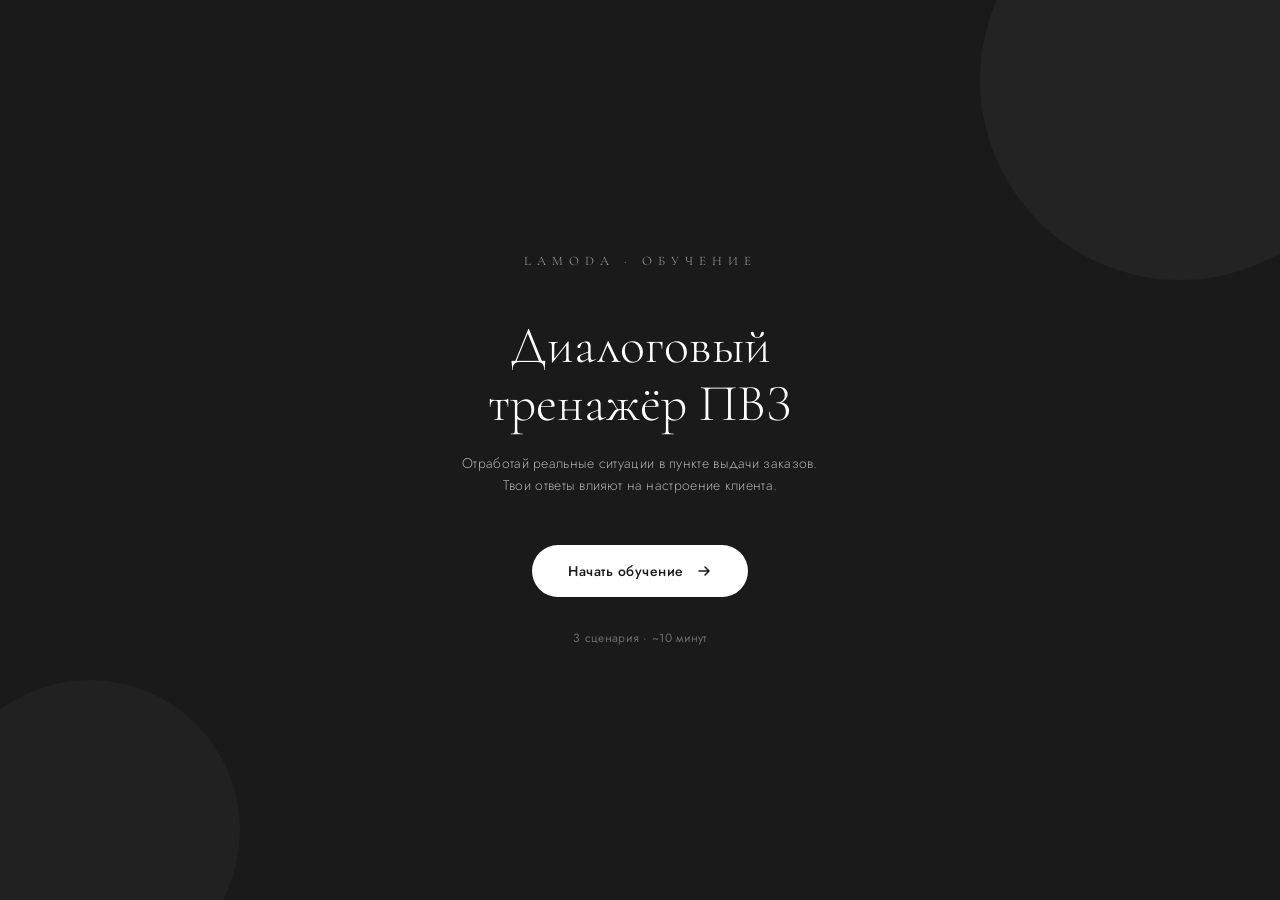
==== index2.html @ b4cdc9a4 "Rename index2 to index2.html" ====
<!DOCTYPE html>
<html lang="ru">
<head>
<meta charset="UTF-8">
<meta name="viewport" content="width=device-width, initial-scale=1.0">
<title>Lamoda — Диалоговый тренажёр ПВЗ</title>
<link rel="preconnect" href="https://fonts.googleapis.com">
<link href="https://fonts.googleapis.com/css2?family=Cormorant+Garamond:wght@300;400;600&family=Jost:wght@300;400;500&display=swap" rel="stylesheet">
<style>
  :root {
    --bg: #F7F5F2;
    --surface: #FFFFFF;
    --surface2: #F0EDE8;
    --border: #E2DDD7;
    --text-primary: #1A1A1A;
    --text-secondary: #6B6560;
    --text-muted: #A09890;
    --accent: #1A1A1A;
    --accent-soft: #2D2D2D;
    --good: #3D7A5C;
    --good-bg: #EBF4EF;
    --bad: #B5412B;
    --bad-bg: #FAECE9;
    --neutral: #6B6560;
    --mood-fill: #3D7A5C;
    --shadow: 0 4px 24px rgba(0,0,0,0.07);
    --shadow-hover: 0 8px 32px rgba(0,0,0,0.12);
    --radius: 16px;
    --radius-sm: 10px;
  }
  *, *::before, *::after { box-sizing: border-box; margin: 0; padding: 0; }

  body {
    font-family: 'Jost', sans-serif;
    background: var(--bg);
    color: var(--text-primary);
    min-height: 100vh;
    display: flex;
    flex-direction: column;
    align-items: center;
    justify-content: flex-start;
    padding: 0;
    overflow-x: hidden;
  }

  /* ── SCREENS ── */
  .screen { display: none; width: 100%; min-height: 100vh; flex-direction: column; align-items: center; }
  .screen.active { display: flex; }

  /* ── INTRO ── */
  #intro {
    background: var(--accent);
    color: #fff;
    justify-content: center;
    padding: 40px 24px;
    position: relative;
    overflow: hidden;
  }
  #intro::before {
    content: '';
    position: absolute;
    top: -120px; right: -100px;
    width: 400px; height: 400px;
    border-radius: 50%;
    background: rgba(255,255,255,0.04);
  }
  #intro::after {
    content: '';
    position: absolute;
    bottom: -80px; left: -60px;
    width: 300px; height: 300px;
    border-radius: 50%;
    background: rgba(255,255,255,0.03);
  }
  .intro-inner {
    max-width: 480px;
    width: 100%;
    text-align: center;
    position: relative;
    z-index: 1;
    animation: fadeUp .7s ease both;
  }
  .brand-logo {
    font-family: 'Cormorant Garamond', serif;
    font-weight: 300;
    font-size: 13px;
    letter-spacing: 6px;
    text-transform: uppercase;
    opacity: .6;
    margin-bottom: 48px;
  }
  .intro-title {
    font-family: 'Cormorant Garamond', serif;
    font-weight: 300;
    font-size: clamp(32px, 8vw, 52px);
    line-height: 1.1;
    margin-bottom: 20px;
  }
  .intro-subtitle {
    font-size: 14px;
    font-weight: 300;
    opacity: .65;
    line-height: 1.6;
    margin-bottom: 48px;
    letter-spacing: .3px;
  }
  .btn-start {
    display: inline-flex;
    align-items: center;
    gap: 12px;
    background: #fff;
    color: var(--accent);
    border: none;
    padding: 16px 36px;
    border-radius: 50px;
    font-family: 'Jost', sans-serif;
    font-size: 14px;
    font-weight: 500;
    letter-spacing: .5px;
    cursor: pointer;
    transition: transform .2s, box-shadow .2s;
  }
  .btn-start:hover { transform: translateY(-2px); box-shadow: 0 8px 32px rgba(255,255,255,0.15); }
  .btn-start svg { transition: transform .2s; }
  .btn-start:hover svg { transform: translateX(4px); }
  .intro-note {
    margin-top: 32px;
    font-size: 12px;
    opacity: .35;
    letter-spacing: .3px;
  }

  /* ── SELECTOR ── */
  #selector {
    background: var(--bg);
    padding: 40px 20px 60px;
    justify-content: flex-start;
  }
  .selector-header {
    width: 100%;
    max-width: 560px;
    margin-bottom: 32px;
    animation: fadeUp .5s ease both;
  }
  .back-btn {
    display: inline-flex; align-items: center; gap: 8px;
    font-size: 12px; color: var(--text-muted); letter-spacing: .5px;
    background: none; border: none; cursor: pointer;
    font-family: 'Jost', sans-serif;
    padding: 0; margin-bottom: 24px;
    transition: color .2s;
  }
  .back-btn:hover { color: var(--text-primary); }
  .selector-title {
    font-family: 'Cormorant Garamond', serif;
    font-size: 30px; font-weight: 300;
    line-height: 1.2;
    margin-bottom: 6px;
  }
  .selector-sub { font-size: 13px; color: var(--text-muted); font-weight: 300; }
  .scenario-grid {
    width: 100%; max-width: 560px;
    display: flex; flex-direction: column; gap: 12px;
  }
  .scenario-card {
    background: var(--surface);
    border: 1px solid var(--border);
    border-radius: var(--radius);
    padding: 20px 22px;
    cursor: pointer;
    display: flex; align-items: center; gap: 16px;
    transition: border-color .2s, box-shadow .2s, transform .15s;
    animation: fadeUp .5s ease both;
  }
  .scenario-card:hover { border-color: var(--accent); box-shadow: var(--shadow); transform: translateY(-2px); }
  .sc-icon {
    width: 44px; height: 44px; border-radius: 12px;
    background: var(--surface2);
    display: flex; align-items: center; justify-content: center;
    flex-shrink: 0; font-size: 20px;
  }
  .sc-info { flex: 1; }
  .sc-title { font-size: 14px; font-weight: 500; margin-bottom: 3px; }
  .sc-desc { font-size: 12px; color: var(--text-muted); line-height: 1.5; }
  .sc-diff {
    font-size: 11px; font-weight: 500; letter-spacing: .5px;
    padding: 4px 10px; border-radius: 20px;
    flex-shrink: 0;
  }
  .diff-easy { background: #EBF4EF; color: var(--good); }
  .diff-med { background: #FEF3E8; color: #B57A2B; }
  .diff-hard { background: var(--bad-bg); color: var(--bad); }

  /* ── GAME ── */
  #game {
    background: var(--bg);
    padding: 0;
    justify-content: flex-start;
    align-items: stretch;
  }
  .game-header {
    background: var(--surface);
    border-bottom: 1px solid var(--border);
    padding: 14px 20px;
    display: flex;
    align-items: center;
    gap: 16px;
    position: sticky; top: 0; z-index: 10;
  }
  .game-title-sm {
    flex: 1;
    font-size: 13px; font-weight: 500;
    white-space: nowrap; overflow: hidden; text-overflow: ellipsis;
  }
  .progress-wrap { display: flex; align-items: center; gap: 10px; }
  .progress-label { font-size: 11px; color: var(--text-muted); white-space: nowrap; }

  /* Mood bar */
  .mood-section {
    background: var(--surface);
    border-bottom: 1px solid var(--border);
    padding: 12px 20px;
    display: flex; align-items: center; gap: 12px;
  }
  .mood-icon { font-size: 22px; transition: all .4s; flex-shrink: 0; }
  .mood-bar-wrap { flex: 1; }
  .mood-bar-label { font-size: 11px; color: var(--text-muted); margin-bottom: 5px; display: flex; justify-content: space-between; }
  .mood-bar-track { height: 6px; background: var(--surface2); border-radius: 10px; overflow: hidden; }
  .mood-bar-fill { height: 100%; border-radius: 10px; transition: width .6s cubic-bezier(.4,0,.2,1), background-color .6s; }
  .mood-score { font-size: 14px; font-weight: 500; min-width: 28px; text-align: right; }

  /* Scene */
  .scene-wrap { padding: 20px; max-width: 640px; margin: 0 auto; width: 100%; }
  
  /* Scenario step indicator */
  .step-indicator {
    display: flex; gap: 6px; margin-bottom: 20px;
  }
  .step-dot {
    height: 3px; flex: 1; border-radius: 10px;
    background: var(--border);
    transition: background .4s;
  }
  .step-dot.done { background: var(--accent); }
  .step-dot.active { background: var(--accent); opacity: .5; }

  /* Character bubble */
  .char-section { display: flex; align-items: flex-end; gap: 14px; margin-bottom: 22px; }
  .char-avatar {
    width: 52px; height: 68px; border-radius: 14px;
    flex-shrink: 0; position: relative; overflow: hidden;
    box-shadow: 0 4px 16px rgba(0,0,0,0.1);
  }
  .char-avatar svg { width: 100%; height: 100%; }
  .bubble {
    background: var(--surface);
    border: 1px solid var(--border);
    border-radius: 16px 16px 16px 4px;
    padding: 14px 16px;
    flex: 1;
    box-shadow: var(--shadow);
    position: relative;
  }
  .bubble-name { font-size: 11px; font-weight: 500; letter-spacing: .5px; color: var(--text-muted); margin-bottom: 6px; text-transform: uppercase; }
  .bubble-text { font-size: 14px; line-height: 1.6; color: var(--text-primary); }
  .bubble-emotion {
    display: inline-flex; align-items: center; gap: 5px;
    margin-top: 10px; font-size: 11px; color: var(--text-muted);
    background: var(--surface2); padding: 3px 10px; border-radius: 20px;
  }

  /* Choices */
  .choices-label { font-size: 12px; font-weight: 500; letter-spacing: .5px; color: var(--text-muted); text-transform: uppercase; margin-bottom: 12px; }
  .choices { display: flex; flex-direction: column; gap: 10px; }
  .choice-btn {
    background: var(--surface);
    border: 1.5px solid var(--border);
    border-radius: var(--radius-sm);
    padding: 14px 16px;
    text-align: left;
    cursor: pointer;
    font-family: 'Jost', sans-serif;
    font-size: 13.5px;
    line-height: 1.5;
    color: var(--text-primary);
    transition: border-color .2s, background .2s, transform .15s, box-shadow .2s;
    position: relative;
    overflow: hidden;
  }
  .choice-btn:hover:not(:disabled) {
    border-color: var(--accent);
    background: var(--surface2);
    transform: translateY(-1px);
    box-shadow: var(--shadow);
  }
  .choice-btn:disabled { cursor: default; }
  .choice-btn.selected-good {
    border-color: var(--good);
    background: var(--good-bg);
    color: var(--good);
  }
  .choice-btn.selected-bad {
    border-color: var(--bad);
    background: var(--bad-bg);
    color: var(--bad);
  }
  .choice-btn.revealed-good {
    border-color: var(--good);
    background: var(--good-bg);
    color: var(--good);
    opacity: .6;
  }
  .choice-badge {
    display: inline-flex; align-items: center; gap: 4px;
    font-size: 11px; font-weight: 500;
    margin-top: 6px; padding: 2px 8px; border-radius: 20px;
  }
  .badge-good { background: rgba(61,122,92,.12); color: var(--good); }
  .badge-bad { background: rgba(181,65,43,.12); color: var(--bad); }

  /* Feedback */
  .feedback-card {
    border-radius: var(--radius-sm);
    padding: 14px 16px;
    margin-top: 16px;
    font-size: 13px;
    line-height: 1.6;
    animation: fadeUp .3s ease both;
    display: none;
  }
  .feedback-card.show { display: block; }
  .feedback-card.good { background: var(--good-bg); border: 1px solid rgba(61,122,92,.2); color: #2C5C42; }
  .feedback-card.bad { background: var(--bad-bg); border: 1px solid rgba(181,65,43,.2); color: #8B3120; }
  .feedback-title { font-weight: 500; margin-bottom: 4px; font-size: 12px; text-transform: uppercase; letter-spacing: .5px; }

  /* Next button */
  .btn-next {
    display: flex; align-items: center; justify-content: center; gap: 10px;
    width: 100%; margin-top: 20px;
    background: var(--accent); color: #fff;
    border: none; border-radius: var(--radius-sm);
    padding: 15px;
    font-family: 'Jost', sans-serif; font-size: 14px; font-weight: 500;
    cursor: pointer; letter-spacing: .3px;
    transition: background .2s, transform .15s;
    display: none;
  }
  .btn-next.show { display: flex; }
  .btn-next:hover { background: #333; transform: translateY(-1px); }

  /* ── RESULT ── */
  #result {
    background: var(--bg);
    padding: 40px 20px 60px;
    justify-content: center;
    align-items: center;
  }
  .result-inner {
    max-width: 480px; width: 100%; text-align: center;
    animation: fadeUp .6s ease both;
  }
  .result-emoji { font-size: 64px; margin-bottom: 24px; display: block; }
  .result-title {
    font-family: 'Cormorant Garamond', serif;
    font-size: 36px; font-weight: 300;
    margin-bottom: 12px; line-height: 1.2;
  }
  .result-desc { font-size: 14px; color: var(--text-secondary); line-height: 1.7; margin-bottom: 32px; }
  .result-score-card {
    background: var(--surface); border: 1px solid var(--border);
    border-radius: var(--radius); padding: 24px;
    margin-bottom: 28px;
    display: flex; flex-direction: column; gap: 16px;
  }
  .score-row { display: flex; justify-content: space-between; align-items: center; }
  .score-label { font-size: 13px; color: var(--text-muted); }
  .score-value { font-size: 14px; font-weight: 500; }
  .score-value.good { color: var(--good); }
  .score-value.bad { color: var(--bad); }
  .final-bar-wrap { background: var(--surface2); border-radius: 10px; height: 8px; overflow: hidden; }
  .final-bar-fill { height: 100%; border-radius: 10px; transition: width 1s cubic-bezier(.4,0,.2,1); }
  .result-btns { display: flex; flex-direction: column; gap: 10px; }
  .btn-retry {
    background: var(--accent); color: #fff; border: none;
    padding: 15px; border-radius: var(--radius-sm);
    font-family: 'Jost', sans-serif; font-size: 14px; font-weight: 500;
    cursor: pointer; transition: background .2s;
    letter-spacing: .3px;
  }
  .btn-retry:hover { background: #333; }
  .btn-menu {
    background: transparent; color: var(--text-secondary);
    border: 1.5px solid var(--border); padding: 14px;
    border-radius: var(--radius-sm);
    font-family: 'Jost', sans-serif; font-size: 14px;
    cursor: pointer; transition: border-color .2s, color .2s;
    letter-spacing: .3px;
  }
  .btn-menu:hover { border-color: var(--accent); color: var(--text-primary); }

  /* ── ANIMATIONS ── */
  @keyframes fadeUp {
    from { opacity: 0; transform: translateY(16px); }
    to { opacity: 1; transform: translateY(0); }
  }
  @keyframes shake {
    0%,100% { transform: translateX(0); }
    25% { transform: translateX(-6px); }
    75% { transform: translateX(6px); }
  }
  .shake { animation: shake .3s ease; }
  @keyframes pulse-good {
    0% { box-shadow: 0 0 0 0 rgba(61,122,92,.3); }
    70% { box-shadow: 0 0 0 10px rgba(61,122,92,0); }
    100% { box-shadow: 0 0 0 0 rgba(61,122,92,0); }
  }
  .pulse-good { animation: pulse-good .6s ease; }

  /* Typing indicator */
  .typing { display: flex; gap: 4px; align-items: center; padding: 4px 0; }
  .typing span {
    width: 6px; height: 6px; border-radius: 50%;
    background: var(--text-muted); animation: bounce .8s infinite;
  }
  .typing span:nth-child(2) { animation-delay: .15s; }
  .typing span:nth-child(3) { animation-delay: .3s; }
  @keyframes bounce {
    0%,80%,100% { transform: translateY(0); opacity: .4; }
    40% { transform: translateY(-5px); opacity: 1; }
  }

  /* Scrollbar */
  ::-webkit-scrollbar { width: 4px; }
  ::-webkit-scrollbar-track { background: transparent; }
  ::-webkit-scrollbar-thumb { background: var(--border); border-radius: 4px; }
</style>
</head>
<body>

<!-- ══════════ INTRO ══════════ -->
<div id="intro" class="screen active">
  <div class="intro-inner">
    <div class="brand-logo">Lamoda · Обучение</div>
    <h1 class="intro-title">Диалоговый<br>тренажёр ПВЗ</h1>
    <p class="intro-subtitle">Отработай реальные ситуации в пункте выдачи заказов.<br>Твои ответы влияют на настроение клиента.</p>
    <button class="btn-start" onclick="showSelector()">
      Начать обучение
      <svg width="16" height="16" viewBox="0 0 16 16" fill="none"><path d="M3 8h10M9 4l4 4-4 4" stroke="currentColor" stroke-width="1.5" stroke-linecap="round" stroke-linejoin="round"/></svg>
    </button>
    <p class="intro-note">3 сценария · ~10 минут</p>
  </div>
</div>

<!-- ══════════ SELECTOR ══════════ -->
<div id="selector" class="screen">
  <div class="selector-header">
    <button class="back-btn" onclick="showIntro()">
      ← Назад
    </button>
    <h2 class="selector-title">Выбери сценарий</h2>
    <p class="selector-sub">Каждый случай — реальная ситуация из практики ПВЗ</p>
  </div>
  <div class="scenario-grid">
    <div class="scenario-card" onclick="startScenario(0)" style="animation-delay:.05s">
      <div class="sc-icon">📦</div>
      <div class="sc-info">
        <div class="sc-title">Бракованный товар</div>
        <div class="sc-desc">Клиент обнаружил дефект при получении заказа</div>
      </div>
      <span class="sc-diff diff-easy">Базовый</span>
    </div>
    <div class="scenario-card" onclick="startScenario(1)" style="animation-delay:.1s">
      <div class="sc-icon">💳</div>
      <div class="sc-info">
        <div class="sc-title">Платная доставка</div>
        <div class="sc-desc">Клиент недоволен списанием за доставку</div>
      </div>
      <span class="sc-diff diff-med">Средний</span>
    </div>
    <div class="scenario-card" onclick="startScenario(2)" style="animation-delay:.15s">
      <div class="sc-icon">🔄</div>
      <div class="sc-info">
        <div class="sc-title">Очередь в час-пик</div>
        <div class="sc-desc">Большая очередь, клиент нервничает и требует внимания</div>
      </div>
      <span class="sc-diff diff-hard">Сложный</span>
    </div>
  </div>
</div>

<!-- ══════════ GAME ══════════ -->
<div id="game" class="screen">
  <div class="game-header">
    <button class="back-btn" onclick="showSelector()" style="margin-bottom:0">← Меню</button>
    <div class="game-title-sm" id="game-title-sm">Сценарий</div>
    <div class="progress-wrap">
      <span class="progress-label" id="progress-label">1 / 4</span>
    </div>
  </div>

  <div class="mood-section">
    <div class="mood-icon" id="mood-icon">😐</div>
    <div class="mood-bar-wrap">
      <div class="mood-bar-label">
        <span>Настроение клиента</span>
        <span id="mood-text">Нейтральное</span>
      </div>
      <div class="mood-bar-track">
        <div class="mood-bar-fill" id="mood-bar" style="width:60%;background:var(--neutral)"></div>
      </div>
    </div>
    <div class="mood-score" id="mood-score">60</div>
  </div>

  <div class="scene-wrap">
    <div class="step-indicator" id="step-indicator"></div>

    <div class="char-section">
      <div class="char-avatar" id="char-avatar">
        <!-- SVG avatar injected by JS -->
      </div>
      <div class="bubble">
        <div class="bubble-name" id="bubble-name">Клиент</div>
        <div class="bubble-text" id="bubble-text">
          <div class="typing"><span></span><span></span><span></span></div>
        </div>
        <div class="bubble-emotion" id="bubble-emotion" style="display:none">
          <span id="emotion-icon">😐</span>
          <span id="emotion-label">Нейтрально</span>
        </div>
      </div>
    </div>

    <div class="choices-label">Ваш ответ</div>
    <div class="choices" id="choices"></div>

    <div class="feedback-card" id="feedback-card">
      <div class="feedback-title" id="feedback-title"></div>
      <div id="feedback-text"></div>
    </div>

    <button class="btn-next" id="btn-next" onclick="nextStep()">
      Продолжить
      <svg width="14" height="14" viewBox="0 0 16 16" fill="none"><path d="M3 8h10M9 4l4 4-4 4" stroke="currentColor" stroke-width="1.5" stroke-linecap="round" stroke-linejoin="round"/></svg>
    </button>
  </div>
</div>

<!-- ══════════ RESULT ══════════ -->
<div id="result" class="screen">
  <div class="result-inner">
    <span class="result-emoji" id="result-emoji">🎉</span>
    <h2 class="result-title" id="result-title">Отличная работа!</h2>
    <p class="result-desc" id="result-desc">Клиент остался доволен обслуживанием.</p>

    <div class="result-score-card">
      <div class="score-row">
        <span class="score-label">Итоговый балл клиента</span>
        <span class="score-value" id="final-score">—</span>
      </div>
      <div class="final-bar-wrap">
        <div class="final-bar-fill" id="final-bar" style="width:0%"></div>
      </div>
      <div class="score-row">
        <span class="score-label">Правильных ответов</span>
        <span class="score-value" id="correct-count">—</span>
      </div>
      <div class="score-row">
        <span class="score-label">Ошибок</span>
        <span class="score-value" id="wrong-count">—</span>
      </div>
    </div>

    <div class="result-btns">
      <button class="btn-retry" onclick="retryScenario()">Попробовать снова</button>
      <button class="btn-menu" onclick="showSelector()">Другой сценарий</button>
    </div>
  </div>
</div>

<script>
// ══════════════════════════════════════════
//  DATA — SCENARIOS
// ══════════════════════════════════════════
const scenarios = [
  // ─────────── 0: БРАКОВАННЫЙ ТОВАР ───────────
  {
    id: 0,
    title: 'Бракованный товар',
    clientName: 'Анна',
    clientType: 'woman',
    steps: [
      {
        clientText: 'Здравствуйте. Я получила заказ — куртку, но на ней явный дефект: молния сбоку не застёгивается. Это просто ужас какой-то!',
        emotion: { icon: '😤', label: 'Раздражена', moodDelta: 0 },
        choices: [
          {
            text: 'Сожалею, что в вашем заказе оказался товар с дефектом. Этот товар не будет учитываться в проценте выкупа. Если вещь актуальна, мы можем оформить перезаказ.',
            correct: true,
            moodDelta: +18,
            badge: '+18 к настроению',
            feedback: 'Правильно! Вы принесли извинения, сообщили о защите по проценту выкупа и предложили конкретное решение — перезаказ. Именно так прописано в стандартах ПВЗ.',
          },
          {
            text: 'Ну, бывает. Напишите в поддержку, они разберутся.',
            correct: false,
            moodDelta: -20,
            badge: '-20 к настроению',
            feedback: 'Ошибка. Перекладывание ответственности на службу поддержки и равнодушный тон резко снижают доверие клиента. Сотрудник ПВЗ обязан лично предложить решение.',
          },
          {
            text: 'Может, вы сами сломали? При нас всё было нормально.',
            correct: false,
            moodDelta: -30,
            badge: '-30 к настроению',
            feedback: 'Серьёзная ошибка. Обвинять клиента в поломке — грубейшее нарушение стандартов сервиса и прямой путь к конфликту и жалобе.',
          },
          {
            text: 'Понимаю ваше расстройство. Давайте оформим перезаказ, и дефектный товар не повлияет на ваш процент выкупа.',
            correct: true,
            moodDelta: +20,
            badge: '+20 к настроению',
            feedback: 'Отлично! Вы проявили эмпатию, предложили решение и сразу успокоили клиента насчёт процента выкупа.',
          },
        ]
      },
      {
        clientText: 'Хорошо, с перезаказом понятно. Но я хотела бы убедиться, что это не подделка — может, Lamoda просто торгует некачественным товаром?',
        emotion: { icon: '🤨', label: 'Сомневается', moodDelta: -5 },
        choices: [
          {
            text: 'Мы сотрудничаем только с проверенными поставщиками и напрямую с производителями. Если есть сомнения — можете сфотографировать товар и отправить в службу поддержки, они проверят у поставщика.',
            correct: true,
            moodDelta: +15,
            badge: '+15 к настроению',
            feedback: 'Верно! Вы процитировали официальную позицию о поставщиках и предложили клиенту конкретный способ проверки подлинности.',
          },
          {
            text: 'Ничего не могу сказать насчёт качества, это не ко мне.',
            correct: false,
            moodDelta: -15,
            badge: '-15 к настроению',
            feedback: 'Уход от ответа усиливает сомнения клиента. Сотрудник должен уверенно защищать репутацию бренда, используя стандартные формулировки.',
          },
          {
            text: 'Lamoda — крупный маркетплейс, подделки исключены. Не переживайте.',
            correct: false,
            moodDelta: -8,
            badge: '-8 к настроению',
            feedback: 'Слишком категоричный ответ без конкретики. «Не переживайте» звучит пренебрежительно. Лучше предложить реальный способ проверки.',
          },
        ]
      },
      {
        clientText: 'Понятно, спасибо. Значит, перезаказ — и всё бесплатно, доставка тоже?',
        emotion: { icon: '🙂', label: 'Успокаивается', moodDelta: +5 },
        choices: [
          {
            text: 'Да, перезаказ оформляется через приложение Lamoda. Коллеги из поддержки также могут помочь восстановить скидку, если она была применена к первоначальному заказу.',
            correct: true,
            moodDelta: +15,
            badge: '+15 к настроению',
            feedback: 'Отлично! Полная информация о восстановлении скидки — приятный бонус для клиента, который по стандартам нужно упоминать.',
          },
          {
            text: 'Насчёт скидки не знаю, уточняйте сами в приложении.',
            correct: false,
            moodDelta: -10,
            badge: '-10 к настроению',
            feedback: 'Неполный ответ. По стандарту, при перезаказе сотрудник должен сообщить о возможности восстановления скидки — это важная часть клиентского опыта.',
          },
          {
            text: 'Перезаказ — да, но доставка может быть платной, зависит от вашего статуса.',
            correct: false,
            moodDelta: -5,
            badge: '-5 к настроению',
            feedback: 'Не совсем точно. Стандарт предполагает уточнение всех условий и предложение обратиться в поддержку для восстановления всех бонусов по первоначальному заказу.',
          },
        ]
      },
      {
        clientText: 'Окей. А если снова придёт с дефектом — что тогда? Третий раз приходить?',
        emotion: { icon: '😕', label: 'Беспокоится', moodDelta: -8 },
        choices: [
          {
            text: 'Понимаю ваше беспокойство. Если при следующей доставке будет повторная проблема — мы снова оформим перезаказ, и товар опять не будет учитываться в выкупе. Вы ничего не потеряете.',
            correct: true,
            moodDelta: +20,
            badge: '+20 к настроению',
            feedback: 'Превосходно! Вы развеяли страх клиента, показали что система защищает его интересы, и завершили диалог на позитивной ноте.',
          },
          {
            text: 'Ну, надеемся, что такого не повторится.',
            correct: false,
            moodDelta: -5,
            badge: '-5 к настроению',
            feedback: 'Расплывчатый ответ без конкретных гарантий. Клиент хочет уверенности, а не надежды. Нужно чётко объяснить механизм защиты.',
          },
          {
            text: 'Это уже третий раз — надо написать жалобу на поставщика в поддержку.',
            correct: false,
            moodDelta: 0,
            badge: '0 к настроению',
            feedback: 'Переключение на жалобу уместно как дополнение, но без основного ответа о защите выкупа клиент остаётся тревожным. Сначала — успокоить, потом — жалоба.',
          },
        ]
      },
    ]
  },

  // ─────────── 1: ПЛАТНАЯ ДОСТАВКА ───────────
  {
    id: 1,
    title: 'Платная доставка',
    clientName: 'Игорь',
    clientType: 'man',
    steps: [
      {
        clientText: 'Стоп, при оформлении мне пришёл чек с доставкой 249 рублей! Я такого не ожидал — нигде не было написано, что доставка платная!',
        emotion: { icon: '😠', label: 'Возмущён', moodDelta: 0 },
        choices: [
          {
            text: 'Понимаю ваше удивление. При оформлении заказа в корзине всегда отображается стоимость доставки. Подтверждая заказ, вы соглашаетесь с условиями — стоимость рассчитывается индивидуально и зависит от региона и статуса в программе лояльности.',
            correct: true,
            moodDelta: +12,
            badge: '+12 к настроению',
            feedback: 'Правильно. Вы спокойно сослались на оферту и объяснили механизм расчёта доставки — именно так прописано в стандартах.',
          },
          {
            text: 'Всегда платно, ничего не могу сделать. Это политика компании.',
            correct: false,
            moodDelta: -18,
            badge: '-18 к настроению',
            feedback: 'Ошибка. Сухая отсылка к «политике» без объяснения воспринимается как отписка. Клиент чувствует себя обманутым.',
          },
          {
            text: 'Значит, плохо читали при заказе. Там всё написано.',
            correct: false,
            moodDelta: -25,
            badge: '-25 к настроению',
            feedback: 'Грубейшая ошибка. Обвинять клиента в невнимательности категорически запрещено стандартами сервиса. Это конфликт.',
          },
          {
            text: 'Сожалею, что это стало неожиданностью. Доставка станет бесплатной, если выкупить заказ на сумму от установленного порога. Также предоплата заказа всегда делает доставку бесплатной.',
            correct: true,
            moodDelta: +18,
            badge: '+18 к настроению',
            feedback: 'Отлично! Вы не только объяснили ситуацию, но и сразу предложили два способа получить бесплатную доставку в будущем.',
          },
        ]
      },
      {
        clientText: 'Ладно, допустим. Но 249 рублей — это же много! Может, можно вернуть эту сумму?',
        emotion: { icon: '🙁', label: 'Недоволен', moodDelta: -5 },
        choices: [
          {
            text: 'К сожалению, стоимость доставки не возвращается — это прописано в условиях оферты, с которыми вы согласились при заказе. Но в следующий раз вы можете использовать предоплату для бесплатной доставки.',
            correct: true,
            moodDelta: +10,
            badge: '+10 к настроению',
            feedback: 'Верно. Чёткий, честный ответ со ссылкой на договор и конструктивным советом на будущее — правильная позиция сотрудника.',
          },
          {
            text: 'Нет, ничего не вернём.',
            correct: false,
            moodDelta: -15,
            badge: '-15 к настроению',
            feedback: 'Слишком категорично и без объяснения причин. Клиент заслуживает понимания ситуации, а не короткого отказа.',
          },
          {
            text: 'Позвоните в колл-центр, они могут что-то сделать.',
            correct: false,
            moodDelta: -8,
            badge: '-8 к настроению',
            feedback: 'Перекладывание без объяснения. Если возврат доставки невозможен — нужно сказать об этом прямо и объяснить почему, а не отправлять куда-то.',
          },
        ]
      },
      {
        clientText: 'Понял. А как вообще стать участником программы лояльности, чтобы доставка стала бесплатной?',
        emotion: { icon: '🤔', label: 'Заинтересован', moodDelta: +5 },
        choices: [
          {
            text: 'Программа лояльности активируется автоматически при регистрации. Чем выше ваш процент выкупа, тем лучше условия доставки. Актуальные пороги и условия можно посмотреть в приложении или на сайте Lamoda.',
            correct: true,
            moodDelta: +18,
            badge: '+18 к настроению',
            feedback: 'Отлично! Вы превратили конфликт в полезную консультацию. Клиент уходит с конкретной информацией и позитивным впечатлением.',
          },
          {
            text: 'Не знаю точно, лучше в приложении посмотрите.',
            correct: false,
            moodDelta: -5,
            badge: '-5 к настроению',
            feedback: 'Уход от ответа. Сотрудник ПВЗ должен владеть базовой информацией о программе лояльности — это напрямую влияет на удовлетворённость клиента.',
          },
          {
            text: 'Просто покупайте больше и выкупайте заказы, тогда всё будет бесплатно.',
            correct: false,
            moodDelta: +3,
            badge: '+3 к настроению',
            feedback: 'Примерно правильно по смыслу, но слишком неформально и без деталей. Правильная формулировка важна для профессионального образа сотрудника.',
          },
        ]
      },
    ]
  },

  // ─────────── 2: ОЧЕРЕДЬ В ЧАС-ПИК ───────────
  {
    id: 2,
    title: 'Очередь в час-пик',
    clientName: 'Светлана',
    clientType: 'woman2',
    steps: [
      {
        clientText: 'Почему такая огромная очередь?! Я уже 20 минут жду! Вы не можете нормально организовать работу?',
        emotion: { icon: '😡', label: 'Очень раздражена', moodDelta: 0 },
        choices: [
          {
            text: 'Здравствуйте, понимаю ваше нетерпение. Сейчас у нас небольшая очередь — ожидание примерно 6 минут. Пожалуйста, подготовьте штрихкод заказа, чтобы я смогла обслужить вас максимально быстро.',
            correct: true,
            moodDelta: +15,
            badge: '+15 к настроению',
            feedback: 'Отлично! Вы поздоровались, проявили эмпатию, назвали точное время ожидания и дали конкретное действие — всё по стандарту для часа-пик.',
          },
          {
            text: 'У всех очередь, ждите как все.',
            correct: false,
            moodDelta: -22,
            badge: '-22 к настроению',
            feedback: 'Грубый ответ, который заденет не только эту клиентку, но и всю очередь. Недопустимо в стандартах ПВЗ.',
          },
          {
            text: 'Извините, ничего не могу поделать.',
            correct: false,
            moodDelta: -10,
            badge: '-10 к настроению',
            feedback: 'Пассивный ответ без полезной информации. Клиент не получил ни объяснения, ни способа ускорить процесс.',
          },
          {
            text: 'Приношу извинения за ожидание. Обратите внимание: мы чередуем выдачу и возврат, чтобы все успели получить заказ. Вам осталось примерно 4 минуты.',
            correct: true,
            moodDelta: +20,
            badge: '+20 к настроению',
            feedback: 'Превосходно! Объяснение системы чередования выдачи и возврата помогает клиентам понять логику очереди и снижает напряжение.',
          },
        ]
      },
      {
        clientText: 'Ладно. Но вот тот мужчина подошёл позже меня, а его обслуживают первым! Это нечестно!',
        emotion: { icon: '😤', label: 'Возмущена несправедливостью', moodDelta: -10 },
        choices: [
          {
            text: 'Обратите внимание: мы чередуем выдачу новых заказов и возврат после примерки — так все успевают получить заказ и сдать неподошедшие вещи в разумное время. Это часть нашего процесса, не нарушение очерёдности.',
            correct: true,
            moodDelta: +18,
            badge: '+18 к настроению',
            feedback: 'Правильно! Стандартная формулировка о чередовании выдачи и возвратов снимает ощущение несправедливости и даёт логичное объяснение.',
          },
          {
            text: 'Он пришёл раньше, я точно помню.',
            correct: false,
            moodDelta: -15,
            badge: '-15 к настроению',
            feedback: 'Спорить с клиентом о фактах — плохая тактика. Нужно объяснить систему работы, а не доказывать свою правоту.',
          },
          {
            text: 'Это просто такая система, я ничего не могу изменить.',
            correct: false,
            moodDelta: -8,
            badge: '-8 к настроению',
            feedback: 'Без объяснения «почему» клиент по-прежнему чувствует несправедливость. Нужно раскрыть логику чередования.',
          },
        ]
      },
      {
        clientText: 'Вы знаете, я очень устала после работы. Можно побыстрее?',
        emotion: { icon: '😔', label: 'Уставшая', moodDelta: +5 },
        choices: [
          {
            text: 'Конечно, понимаю. Подготовьте штрихкод в приложении или SMS — это значительно ускорит процесс, и я оформлю вас в течение пары минут.',
            correct: true,
            moodDelta: +20,
            badge: '+20 к настроению',
            feedback: 'Отличная работа! Эмпатия плюс конкретное действие для ускорения — именно такой подход превращает усталого раздражённого клиента в лояльного.',
          },
          {
            text: 'Все устали, у нас час-пик.',
            correct: false,
            moodDelta: -20,
            badge: '-20 к настроению',
            feedback: 'Грубо и бесполезно. Сравнение с другими клиентами никогда не работает — каждый человек воспринимает свои неудобства как уникальные.',
          },
          {
            text: 'Сделаю всё возможное, постараюсь.',
            correct: false,
            moodDelta: +5,
            badge: '+5 к настроению',
            feedback: 'Доброжелательно, но расплывчато. Без конкретного действия (подготовить штрихкод) это просто слова. Клиент не знает, чем помочь.',
          },
        ]
      },
      {
        clientText: 'Спасибо, наконец-то! А упаковать товар можете? Я несу подарок.',
        emotion: { icon: '🙂', label: 'Успокоилась', moodDelta: +5 },
        choices: [
          {
            text: 'Конечно, сейчас упакую. Приношу извинения, что не предложила сразу — в час-пик бывает, что упускаем этот шаг. Сейчас исправим.',
            correct: true,
            moodDelta: +18,
            badge: '+18 к настроению',
            feedback: 'Отлично! Вы извинились, объяснили причину и сразу устранили недочёт. По стандарту, упаковка всегда предлагается при выдаче.',
          },
          {
            text: 'Нет, сейчас очень занята, следующий клиент ждёт.',
            correct: false,
            moodDelta: -18,
            badge: '-18 к настроению',
            feedback: 'Категорически нет! Стандарт прямо указывает: в час-пик всё равно приносим извинения и упаковываем товар. Отказ здесь недопустим.',
          },
          {
            text: 'Да, но только быстро.',
            correct: false,
            moodDelta: 0,
            badge: '0 к настроению',
            feedback: 'Услуга оказана, но «только быстро» — не лучшая формулировка. Нужно принести извинения за то, что не предложили сразу, и сделать это с улыбкой.',
          },
        ]
      },
    ]
  }
];

// ══════════════════════════════════════════
//  STATE
// ══════════════════════════════════════════
let currentScenario = null;
let currentStep = 0;
let mood = 60;
let correctCount = 0;
let wrongCount = 0;
let answered = false;

// ══════════════════════════════════════════
//  SVG AVATARS
// ══════════════════════════════════════════
function getAvatar(type) {
  if (type === 'woman') return `
    <svg viewBox="0 0 52 68" xmlns="http://www.w3.org/2000/svg">
      <rect width="52" height="68" fill="#E8E2DB"/>
      <!-- body -->
      <rect x="10" y="42" width="32" height="26" rx="4" fill="#C9B99A"/>
      <!-- collar -->
      <polygon points="22,42 30,42 26,50" fill="#BFA882"/>
      <!-- head -->
      <circle cx="26" cy="22" r="13" fill="#F2C9A0"/>
      <!-- hair -->
      <ellipse cx="26" cy="13" rx="13" ry="7" fill="#4A3728"/>
      <ellipse cx="14" cy="24" rx="3" ry="7" fill="#4A3728"/>
      <ellipse cx="38" cy="24" rx="3" ry="7" fill="#4A3728"/>
      <!-- eyes -->
      <circle cx="21" cy="21" r="1.8" fill="#2C2018"/>
      <circle cx="31" cy="21" r="1.8" fill="#2C2018"/>
      <!-- mouth -->
      <path d="M22 27 Q26 30 30 27" stroke="#C27B5A" stroke-width="1.2" fill="none" stroke-linecap="round"/>
    </svg>`;
  if (type === 'woman2') return `
    <svg viewBox="0 0 52 68" xmlns="http://www.w3.org/2000/svg">
      <rect width="52" height="68" fill="#E8E2DB"/>
      <rect x="10" y="42" width="32" height="26" rx="4" fill="#A8B8C8"/>
      <polygon points="22,42 30,42 26,50" fill="#8CA0B0"/>
      <circle cx="26" cy="22" r="13" fill="#F5D9C0"/>
      <ellipse cx="26" cy="11" rx="14" ry="6" fill="#6B4C3B"/>
      <rect x="12" y="10" width="6" height="18" rx="3" fill="#6B4C3B"/>
      <rect x="34" y="10" width="6" height="18" rx="3" fill="#6B4C3B"/>
      <circle cx="21" cy="21" r="1.8" fill="#2C2018"/>
      <circle cx="31" cy="21" r="1.8" fill="#2C2018"/>
      <path d="M22 27 Q26 29 30 27" stroke="#C27B5A" stroke-width="1.2" fill="none" stroke-linecap="round"/>
    </svg>`;
  // man
  return `
    <svg viewBox="0 0 52 68" xmlns="http://www.w3.org/2000/svg">
      <rect width="52" height="68" fill="#E8E2DB"/>
      <rect x="9" y="42" width="34" height="26" rx="4" fill="#4A5568"/>
      <!-- tie -->
      <polygon points="24,42 28,42 27,56 25,56" fill="#8B9DC3"/>
      <!-- neck -->
      <rect x="22" y="35" width="8" height="9" fill="#E8C49A"/>
      <!-- head -->
      <circle cx="26" cy="22" r="13" fill="#E8C49A"/>
      <!-- hair -->
      <ellipse cx="26" cy="11" rx="12" ry="5" fill="#3D2B1F"/>
      <!-- ear -->
      <ellipse cx="13" cy="22" rx="2" ry="3" fill="#E8C49A"/>
      <ellipse cx="39" cy="22" rx="2" ry="3" fill="#E8C49A"/>
      <!-- eyes -->
      <circle cx="21" cy="21" r="1.8" fill="#2C2018"/>
      <circle cx="31" cy="21" r="1.8" fill="#2C2018"/>
      <!-- brows -->
      <path d="M18.5 17.5 Q21 16.5 23.5 17.5" stroke="#3D2B1F" stroke-width="1.2" fill="none"/>
      <path d="M28.5 17.5 Q31 16.5 33.5 17.5" stroke="#3D2B1F" stroke-width="1.2" fill="none"/>
      <!-- mouth -->
      <path d="M22 28 Q26 31 30 28" stroke="#C27B5A" stroke-width="1.2" fill="none" stroke-linecap="round"/>
    </svg>`;
}

// ══════════════════════════════════════════
//  MOOD
// ══════════════════════════════════════════
function getMoodData(score) {
  if (score >= 80) return { icon: '😊', label: 'Доволен', color: '#3D7A5C' };
  if (score >= 60) return { icon: '🙂', label: 'Нейтральное', color: '#6B6560' };
  if (score >= 40) return { icon: '😕', label: 'Недоволен', color: '#B57A2B' };
  return { icon: '😠', label: 'Раздражён', color: '#B5412B' };
}

function updateMoodUI() {
  const clamped = Math.max(0, Math.min(100, mood));
  const data = getMoodData(clamped);
  document.getElementById('mood-icon').textContent = data.icon;
  document.getElementById('mood-text').textContent = data.label;
  document.getElementById('mood-score').textContent = clamped;
  const bar = document.getElementById('mood-bar');
  bar.style.width = clamped + '%';
  bar.style.backgroundColor = data.color;
}

// ══════════════════════════════════════════
//  NAVIGATION
// ══════════════════════════════════════════
function showScreen(id) {
  document.querySelectorAll('.screen').forEach(s => s.classList.remove('active'));
  document.getElementById(id).classList.add('active');
  window.scrollTo(0, 0);
}
function showIntro() { showScreen('intro'); }
function showSelector() { showScreen('selector'); }

function startScenario(idx) {
  currentScenario = scenarios[idx];
  currentStep = 0;
  mood = 60;
  correctCount = 0;
  wrongCount = 0;
  document.getElementById('game-title-sm').textContent = currentScenario.title;
  document.getElementById('char-avatar').innerHTML = getAvatar(currentScenario.clientType);
  document.getElementById('bubble-name').textContent = currentScenario.clientName;
  buildStepIndicator();
  showScreen('game');
  renderStep();
}

function buildStepIndicator() {
  const el = document.getElementById('step-indicator');
  el.innerHTML = '';
  currentScenario.steps.forEach((_, i) => {
    const d = document.createElement('div');
    d.className = 'step-dot' + (i === 0 ? ' active' : '');
    d.id = 'dot-' + i;
    el.appendChild(d);
  });
}

function updateStepIndicator() {
  currentScenario.steps.forEach((_, i) => {
    const d = document.getElementById('dot-' + i);
    if (!d) return;
    d.className = 'step-dot' + (i < currentStep ? ' done' : i === currentStep ? ' active' : '');
  });
  document.getElementById('progress-label').textContent = `${currentStep + 1} / ${currentScenario.steps.length}`;
}

// ══════════════════════════════════════════
//  RENDER STEP
// ══════════════════════════════════════════
function renderStep() {
  answered = false;
  updateStepIndicator();
  updateMoodUI();

  const step = currentScenario.steps[currentStep];

  // mood delta from emotion
  if (step.emotion.moodDelta !== 0) {
    mood = Math.max(0, Math.min(100, mood + step.emotion.moodDelta));
    updateMoodUI();
  }

  // bubble
  const bubbleText = document.getElementById('bubble-text');
  bubbleText.innerHTML = '<div class="typing"><span></span><span></span><span></span></div>';
  const emo = document.getElementById('bubble-emotion');
  emo.style.display = 'none';
  document.getElementById('feedback-card').classList.remove('show');
  document.getElementById('btn-next').classList.remove('show');

  setTimeout(() => {
    bubbleText.textContent = step.clientText;
    emo.style.display = 'flex';
    document.getElementById('emotion-icon').textContent = step.emotion.icon;
    document.getElementById('emotion-label').textContent = step.emotion.label;
    renderChoices(step);
  }, 800);
}

function renderChoices(step) {
  const container = document.getElementById('choices');
  container.innerHTML = '';
  step.choices.forEach((choice, i) => {
    const btn = document.createElement('button');
    btn.className = 'choice-btn';
    btn.textContent = choice.text;
    btn.onclick = () => selectChoice(i, step);
    btn.style.animationDelay = (i * 0.06) + 's';
    btn.style.animation = 'fadeUp .4s ease both';
    container.appendChild(btn);
  });
}

function selectChoice(idx, step) {
  if (answered) return;
  answered = true;

  const choice = step.choices[idx];
  const buttons = document.querySelectorAll('.choice-btn');

  // update mood
  mood = Math.max(0, Math.min(100, mood + choice.moodDelta));
  if (choice.correct) correctCount++; else wrongCount++;
  updateMoodUI();

  // style buttons
  buttons.forEach((btn, i) => {
    btn.disabled = true;
    const c = step.choices[i];
    if (i === idx) {
      btn.className = 'choice-btn ' + (choice.correct ? 'selected-good pulse-good' : 'selected-bad shake');
    } else if (c.correct && !choice.correct) {
      btn.className = 'choice-btn revealed-good';
    }
    // add badge
    if (i === idx || (c.correct && !choice.correct)) {
      const badge = document.createElement('div');
      badge.className = 'choice-badge ' + (c.correct ? 'badge-good' : 'badge-bad');
      badge.textContent = c.badge;
      btn.appendChild(badge);
    }
  });

  // feedback
  const fb = document.getElementById('feedback-card');
  fb.className = 'feedback-card show ' + (choice.correct ? 'good' : 'bad');
  document.getElementById('feedback-title').textContent = choice.correct ? '✓ Верно' : '✗ Ошибка';
  document.getElementById('feedback-text').textContent = choice.feedback;

  // next button
  document.getElementById('btn-next').classList.add('show');

  // scroll to feedback
  setTimeout(() => fb.scrollIntoView({ behavior: 'smooth', block: 'nearest' }), 100);
}

function nextStep() {
  currentStep++;
  if (currentStep >= currentScenario.steps.length) {
    showResult();
    return;
  }
  window.scrollTo({ top: 0, behavior: 'smooth' });
  setTimeout(renderStep, 300);
}

// ══════════════════════════════════════════
//  RESULT
// ══════════════════════════════════════════
function showResult() {
  const total = correctCount + wrongCount;
  const pct = Math.round((correctCount / total) * 100);
  const finalMood = Math.max(0, Math.min(100, mood));

  let emoji, title, desc;
  if (finalMood >= 80 && pct >= 75) {
    emoji = '🌟'; title = 'Великолепно!';
    desc = 'Клиент в восторге от обслуживания. Вы точно следовали стандартам ПВЗ и умело управляли эмоциями клиента.';
  } else if (finalMood >= 60 && pct >= 50) {
    emoji = '👍'; title = 'Хорошая работа';
    desc = 'Клиент остался доволен, но есть точки роста. Обратите внимание на шаги, где вы допустили ошибки.';
  } else if (finalMood >= 40) {
    emoji = '🤔'; title = 'Есть над чем работать';
    desc = 'Несколько ответов негативно повлияли на клиента. Перечитайте стандарты сервиса и попробуйте снова.';
  } else {
    emoji = '😕'; title = 'Нужна практика';
    desc = 'Клиент остался недоволен. Вернитесь к изучению стандартов обслуживания ПВЗ и попробуйте снова.';
  }

  document.getElementById('result-emoji').textContent = emoji;
  document.getElementById('result-title').textContent = title;
  document.getElementById('result-desc').textContent = desc;

  const scoreEl = document.getElementById('final-score');
  scoreEl.textContent = finalMood + ' / 100';
  scoreEl.className = 'score-value ' + (finalMood >= 60 ? 'good' : 'bad');

  document.getElementById('correct-count').textContent = correctCount + ' из ' + total;
  document.getElementById('correct-count').className = 'score-value ' + (pct >= 60 ? 'good' : 'bad');
  document.getElementById('wrong-count').textContent = wrongCount;
  document.getElementById('wrong-count').className = 'score-value ' + (wrongCount === 0 ? 'good' : 'bad');

  showScreen('result');
  setTimeout(() => {
    const bar = document.getElementById('final-bar');
    const moodData = getMoodData(finalMood);
    bar.style.width = finalMood + '%';
    bar.style.backgroundColor = moodData.color;
  }, 300);
}

function retryScenario() {
  startScenario(currentScenario.id);
}

// init
updateMoodUI();
</script>
<script>
function findAPI(win) {
    while (win.API == null && win.parent != null && win.parent != win) {
        win = win.parent;
    }
    return win.API;
}

var api = findAPI(window);

if (api) {
    api.LMSInitialize("");

    window.addEventListener("beforeunload", function () {
        api.LMSSetValue("cmi.core.lesson_status", "completed");
        api.LMSCommit("");
        api.LMSFinish("");
    });
}
</script>
</body>
</html>
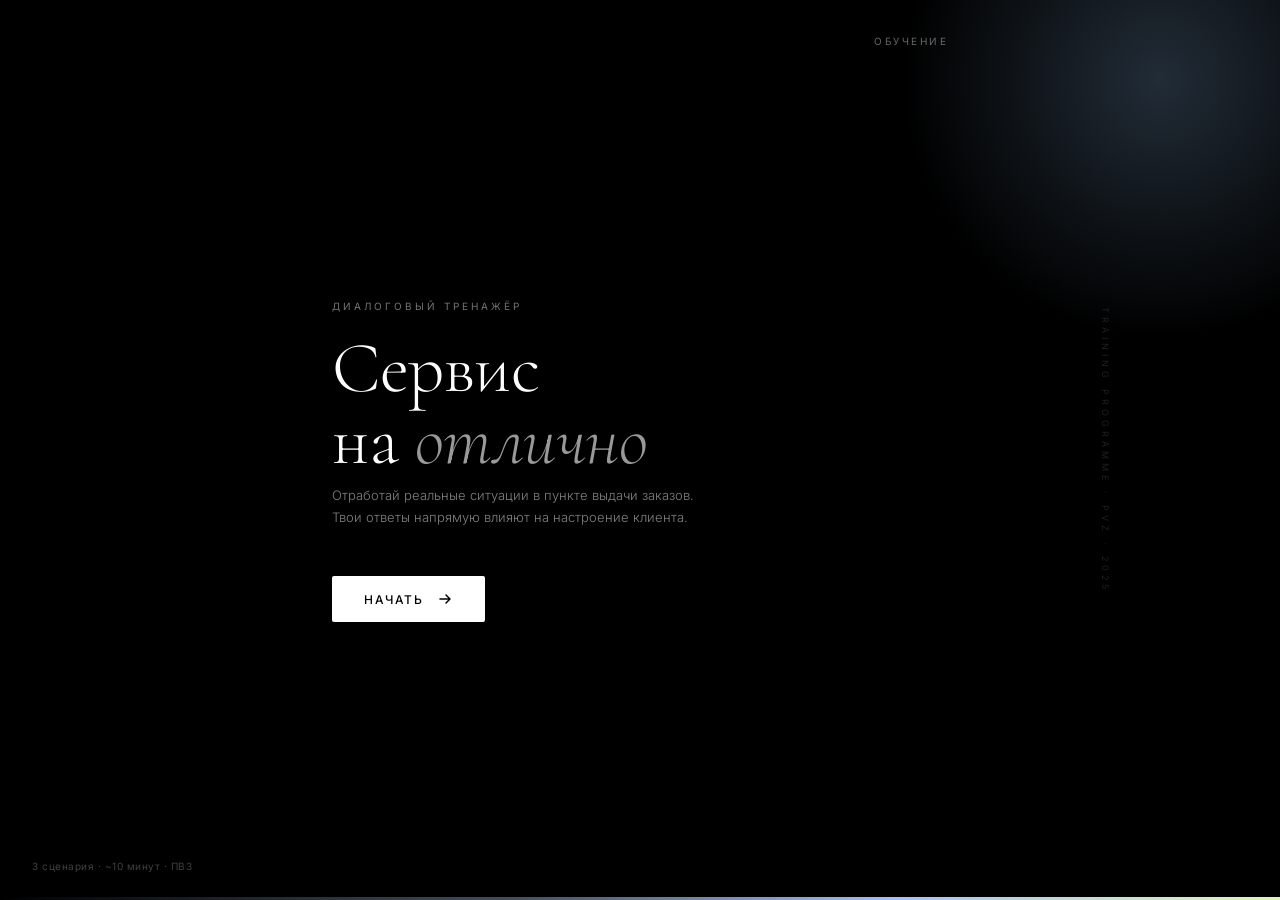
==== commit cf8c792e: "Update index2.html" ====
--- a/index2.html
+++ b/index2.html
@@ -3,487 +3,632 @@
 <head>
 <meta charset="UTF-8">
 <meta name="viewport" content="width=device-width, initial-scale=1.0">
-<title>Lamoda — Диалоговый тренажёр ПВЗ</title>
+<title>Lamoda — Диалоговый тренажёр</title>
 <link rel="preconnect" href="https://fonts.googleapis.com">
-<link href="https://fonts.googleapis.com/css2?family=Cormorant+Garamond:wght@300;400;600&family=Jost:wght@300;400;500&display=swap" rel="stylesheet">
+<link href="https://fonts.googleapis.com/css2?family=Cormorant+Garamond:ital,wght@0,300;0,400;1,300&family=Inter:wght@300;400;500&display=swap" rel="stylesheet">
 <style>
-  :root {
-    --bg: #F7F5F2;
-    --surface: #FFFFFF;
-    --surface2: #F0EDE8;
-    --border: #E2DDD7;
-    --text-primary: #1A1A1A;
-    --text-secondary: #6B6560;
-    --text-muted: #A09890;
-    --accent: #1A1A1A;
-    --accent-soft: #2D2D2D;
-    --good: #3D7A5C;
-    --good-bg: #EBF4EF;
-    --bad: #B5412B;
-    --bad-bg: #FAECE9;
-    --neutral: #6B6560;
-    --mood-fill: #3D7A5C;
-    --shadow: 0 4px 24px rgba(0,0,0,0.07);
-    --shadow-hover: 0 8px 32px rgba(0,0,0,0.12);
-    --radius: 16px;
-    --radius-sm: 10px;
-  }
-  *, *::before, *::after { box-sizing: border-box; margin: 0; padding: 0; }
-
-  body {
-    font-family: 'Jost', sans-serif;
-    background: var(--bg);
-    color: var(--text-primary);
-    min-height: 100vh;
-    display: flex;
-    flex-direction: column;
-    align-items: center;
-    justify-content: flex-start;
-    padding: 0;
-    overflow-x: hidden;
-  }
-
-  /* ── SCREENS ── */
-  .screen { display: none; width: 100%; min-height: 100vh; flex-direction: column; align-items: center; }
-  .screen.active { display: flex; }
-
-  /* ── INTRO ── */
-  #intro {
-    background: var(--accent);
-    color: #fff;
-    justify-content: center;
-    padding: 40px 24px;
-    position: relative;
-    overflow: hidden;
-  }
-  #intro::before {
-    content: '';
-    position: absolute;
-    top: -120px; right: -100px;
-    width: 400px; height: 400px;
-    border-radius: 50%;
-    background: rgba(255,255,255,0.04);
-  }
-  #intro::after {
-    content: '';
-    position: absolute;
-    bottom: -80px; left: -60px;
-    width: 300px; height: 300px;
-    border-radius: 50%;
-    background: rgba(255,255,255,0.03);
-  }
-  .intro-inner {
-    max-width: 480px;
-    width: 100%;
-    text-align: center;
-    position: relative;
-    z-index: 1;
-    animation: fadeUp .7s ease both;
-  }
-  .brand-logo {
-    font-family: 'Cormorant Garamond', serif;
-    font-weight: 300;
-    font-size: 13px;
-    letter-spacing: 6px;
-    text-transform: uppercase;
-    opacity: .6;
-    margin-bottom: 48px;
-  }
-  .intro-title {
-    font-family: 'Cormorant Garamond', serif;
-    font-weight: 300;
-    font-size: clamp(32px, 8vw, 52px);
-    line-height: 1.1;
-    margin-bottom: 20px;
-  }
-  .intro-subtitle {
-    font-size: 14px;
-    font-weight: 300;
-    opacity: .65;
-    line-height: 1.6;
-    margin-bottom: 48px;
-    letter-spacing: .3px;
-  }
-  .btn-start {
-    display: inline-flex;
-    align-items: center;
-    gap: 12px;
-    background: #fff;
-    color: var(--accent);
-    border: none;
-    padding: 16px 36px;
-    border-radius: 50px;
-    font-family: 'Jost', sans-serif;
-    font-size: 14px;
-    font-weight: 500;
-    letter-spacing: .5px;
-    cursor: pointer;
-    transition: transform .2s, box-shadow .2s;
-  }
-  .btn-start:hover { transform: translateY(-2px); box-shadow: 0 8px 32px rgba(255,255,255,0.15); }
-  .btn-start svg { transition: transform .2s; }
-  .btn-start:hover svg { transform: translateX(4px); }
-  .intro-note {
-    margin-top: 32px;
-    font-size: 12px;
-    opacity: .35;
-    letter-spacing: .3px;
-  }
-
-  /* ── SELECTOR ── */
-  #selector {
-    background: var(--bg);
-    padding: 40px 20px 60px;
-    justify-content: flex-start;
-  }
-  .selector-header {
-    width: 100%;
-    max-width: 560px;
-    margin-bottom: 32px;
-    animation: fadeUp .5s ease both;
-  }
-  .back-btn {
-    display: inline-flex; align-items: center; gap: 8px;
-    font-size: 12px; color: var(--text-muted); letter-spacing: .5px;
-    background: none; border: none; cursor: pointer;
-    font-family: 'Jost', sans-serif;
-    padding: 0; margin-bottom: 24px;
-    transition: color .2s;
-  }
-  .back-btn:hover { color: var(--text-primary); }
-  .selector-title {
-    font-family: 'Cormorant Garamond', serif;
-    font-size: 30px; font-weight: 300;
-    line-height: 1.2;
-    margin-bottom: 6px;
-  }
-  .selector-sub { font-size: 13px; color: var(--text-muted); font-weight: 300; }
-  .scenario-grid {
-    width: 100%; max-width: 560px;
-    display: flex; flex-direction: column; gap: 12px;
-  }
-  .scenario-card {
-    background: var(--surface);
-    border: 1px solid var(--border);
-    border-radius: var(--radius);
-    padding: 20px 22px;
-    cursor: pointer;
-    display: flex; align-items: center; gap: 16px;
-    transition: border-color .2s, box-shadow .2s, transform .15s;
-    animation: fadeUp .5s ease both;
-  }
-  .scenario-card:hover { border-color: var(--accent); box-shadow: var(--shadow); transform: translateY(-2px); }
-  .sc-icon {
-    width: 44px; height: 44px; border-radius: 12px;
-    background: var(--surface2);
-    display: flex; align-items: center; justify-content: center;
-    flex-shrink: 0; font-size: 20px;
-  }
-  .sc-info { flex: 1; }
-  .sc-title { font-size: 14px; font-weight: 500; margin-bottom: 3px; }
-  .sc-desc { font-size: 12px; color: var(--text-muted); line-height: 1.5; }
-  .sc-diff {
-    font-size: 11px; font-weight: 500; letter-spacing: .5px;
-    padding: 4px 10px; border-radius: 20px;
-    flex-shrink: 0;
-  }
-  .diff-easy { background: #EBF4EF; color: var(--good); }
-  .diff-med { background: #FEF3E8; color: #B57A2B; }
-  .diff-hard { background: var(--bad-bg); color: var(--bad); }
-
-  /* ── GAME ── */
-  #game {
-    background: var(--bg);
-    padding: 0;
-    justify-content: flex-start;
-    align-items: stretch;
-  }
-  .game-header {
-    background: var(--surface);
-    border-bottom: 1px solid var(--border);
-    padding: 14px 20px;
-    display: flex;
-    align-items: center;
-    gap: 16px;
-    position: sticky; top: 0; z-index: 10;
-  }
-  .game-title-sm {
-    flex: 1;
-    font-size: 13px; font-weight: 500;
-    white-space: nowrap; overflow: hidden; text-overflow: ellipsis;
-  }
-  .progress-wrap { display: flex; align-items: center; gap: 10px; }
-  .progress-label { font-size: 11px; color: var(--text-muted); white-space: nowrap; }
-
-  /* Mood bar */
-  .mood-section {
-    background: var(--surface);
-    border-bottom: 1px solid var(--border);
-    padding: 12px 20px;
-    display: flex; align-items: center; gap: 12px;
-  }
-  .mood-icon { font-size: 22px; transition: all .4s; flex-shrink: 0; }
-  .mood-bar-wrap { flex: 1; }
-  .mood-bar-label { font-size: 11px; color: var(--text-muted); margin-bottom: 5px; display: flex; justify-content: space-between; }
-  .mood-bar-track { height: 6px; background: var(--surface2); border-radius: 10px; overflow: hidden; }
-  .mood-bar-fill { height: 100%; border-radius: 10px; transition: width .6s cubic-bezier(.4,0,.2,1), background-color .6s; }
-  .mood-score { font-size: 14px; font-weight: 500; min-width: 28px; text-align: right; }
-
-  /* Scene */
-  .scene-wrap { padding: 20px; max-width: 640px; margin: 0 auto; width: 100%; }
-  
-  /* Scenario step indicator */
-  .step-indicator {
-    display: flex; gap: 6px; margin-bottom: 20px;
-  }
-  .step-dot {
-    height: 3px; flex: 1; border-radius: 10px;
-    background: var(--border);
-    transition: background .4s;
-  }
-  .step-dot.done { background: var(--accent); }
-  .step-dot.active { background: var(--accent); opacity: .5; }
-
-  /* Character bubble */
-  .char-section { display: flex; align-items: flex-end; gap: 14px; margin-bottom: 22px; }
-  .char-avatar {
-    width: 52px; height: 68px; border-radius: 14px;
-    flex-shrink: 0; position: relative; overflow: hidden;
-    box-shadow: 0 4px 16px rgba(0,0,0,0.1);
-  }
-  .char-avatar svg { width: 100%; height: 100%; }
-  .bubble {
-    background: var(--surface);
-    border: 1px solid var(--border);
-    border-radius: 16px 16px 16px 4px;
-    padding: 14px 16px;
-    flex: 1;
-    box-shadow: var(--shadow);
-    position: relative;
-  }
-  .bubble-name { font-size: 11px; font-weight: 500; letter-spacing: .5px; color: var(--text-muted); margin-bottom: 6px; text-transform: uppercase; }
-  .bubble-text { font-size: 14px; line-height: 1.6; color: var(--text-primary); }
-  .bubble-emotion {
-    display: inline-flex; align-items: center; gap: 5px;
-    margin-top: 10px; font-size: 11px; color: var(--text-muted);
-    background: var(--surface2); padding: 3px 10px; border-radius: 20px;
-  }
-
-  /* Choices */
-  .choices-label { font-size: 12px; font-weight: 500; letter-spacing: .5px; color: var(--text-muted); text-transform: uppercase; margin-bottom: 12px; }
-  .choices { display: flex; flex-direction: column; gap: 10px; }
-  .choice-btn {
-    background: var(--surface);
-    border: 1.5px solid var(--border);
-    border-radius: var(--radius-sm);
-    padding: 14px 16px;
-    text-align: left;
-    cursor: pointer;
-    font-family: 'Jost', sans-serif;
-    font-size: 13.5px;
-    line-height: 1.5;
-    color: var(--text-primary);
-    transition: border-color .2s, background .2s, transform .15s, box-shadow .2s;
-    position: relative;
-    overflow: hidden;
-  }
-  .choice-btn:hover:not(:disabled) {
-    border-color: var(--accent);
-    background: var(--surface2);
-    transform: translateY(-1px);
-    box-shadow: var(--shadow);
-  }
-  .choice-btn:disabled { cursor: default; }
-  .choice-btn.selected-good {
-    border-color: var(--good);
-    background: var(--good-bg);
-    color: var(--good);
-  }
-  .choice-btn.selected-bad {
-    border-color: var(--bad);
-    background: var(--bad-bg);
-    color: var(--bad);
-  }
-  .choice-btn.revealed-good {
-    border-color: var(--good);
-    background: var(--good-bg);
-    color: var(--good);
-    opacity: .6;
-  }
-  .choice-badge {
-    display: inline-flex; align-items: center; gap: 4px;
-    font-size: 11px; font-weight: 500;
-    margin-top: 6px; padding: 2px 8px; border-radius: 20px;
-  }
-  .badge-good { background: rgba(61,122,92,.12); color: var(--good); }
-  .badge-bad { background: rgba(181,65,43,.12); color: var(--bad); }
-
-  /* Feedback */
-  .feedback-card {
-    border-radius: var(--radius-sm);
-    padding: 14px 16px;
-    margin-top: 16px;
-    font-size: 13px;
-    line-height: 1.6;
-    animation: fadeUp .3s ease both;
-    display: none;
-  }
-  .feedback-card.show { display: block; }
-  .feedback-card.good { background: var(--good-bg); border: 1px solid rgba(61,122,92,.2); color: #2C5C42; }
-  .feedback-card.bad { background: var(--bad-bg); border: 1px solid rgba(181,65,43,.2); color: #8B3120; }
-  .feedback-title { font-weight: 500; margin-bottom: 4px; font-size: 12px; text-transform: uppercase; letter-spacing: .5px; }
-
-  /* Next button */
-  .btn-next {
-    display: flex; align-items: center; justify-content: center; gap: 10px;
-    width: 100%; margin-top: 20px;
-    background: var(--accent); color: #fff;
-    border: none; border-radius: var(--radius-sm);
-    padding: 15px;
-    font-family: 'Jost', sans-serif; font-size: 14px; font-weight: 500;
-    cursor: pointer; letter-spacing: .3px;
-    transition: background .2s, transform .15s;
-    display: none;
-  }
-  .btn-next.show { display: flex; }
-  .btn-next:hover { background: #333; transform: translateY(-1px); }
-
-  /* ── RESULT ── */
-  #result {
-    background: var(--bg);
-    padding: 40px 20px 60px;
-    justify-content: center;
-    align-items: center;
-  }
-  .result-inner {
-    max-width: 480px; width: 100%; text-align: center;
-    animation: fadeUp .6s ease both;
-  }
-  .result-emoji { font-size: 64px; margin-bottom: 24px; display: block; }
-  .result-title {
-    font-family: 'Cormorant Garamond', serif;
-    font-size: 36px; font-weight: 300;
-    margin-bottom: 12px; line-height: 1.2;
-  }
-  .result-desc { font-size: 14px; color: var(--text-secondary); line-height: 1.7; margin-bottom: 32px; }
-  .result-score-card {
-    background: var(--surface); border: 1px solid var(--border);
-    border-radius: var(--radius); padding: 24px;
-    margin-bottom: 28px;
-    display: flex; flex-direction: column; gap: 16px;
-  }
-  .score-row { display: flex; justify-content: space-between; align-items: center; }
-  .score-label { font-size: 13px; color: var(--text-muted); }
-  .score-value { font-size: 14px; font-weight: 500; }
-  .score-value.good { color: var(--good); }
-  .score-value.bad { color: var(--bad); }
-  .final-bar-wrap { background: var(--surface2); border-radius: 10px; height: 8px; overflow: hidden; }
-  .final-bar-fill { height: 100%; border-radius: 10px; transition: width 1s cubic-bezier(.4,0,.2,1); }
-  .result-btns { display: flex; flex-direction: column; gap: 10px; }
-  .btn-retry {
-    background: var(--accent); color: #fff; border: none;
-    padding: 15px; border-radius: var(--radius-sm);
-    font-family: 'Jost', sans-serif; font-size: 14px; font-weight: 500;
-    cursor: pointer; transition: background .2s;
-    letter-spacing: .3px;
-  }
-  .btn-retry:hover { background: #333; }
-  .btn-menu {
-    background: transparent; color: var(--text-secondary);
-    border: 1.5px solid var(--border); padding: 14px;
-    border-radius: var(--radius-sm);
-    font-family: 'Jost', sans-serif; font-size: 14px;
-    cursor: pointer; transition: border-color .2s, color .2s;
-    letter-spacing: .3px;
-  }
-  .btn-menu:hover { border-color: var(--accent); color: var(--text-primary); }
-
-  /* ── ANIMATIONS ── */
-  @keyframes fadeUp {
-    from { opacity: 0; transform: translateY(16px); }
-    to { opacity: 1; transform: translateY(0); }
-  }
-  @keyframes shake {
-    0%,100% { transform: translateX(0); }
-    25% { transform: translateX(-6px); }
-    75% { transform: translateX(6px); }
-  }
-  .shake { animation: shake .3s ease; }
-  @keyframes pulse-good {
-    0% { box-shadow: 0 0 0 0 rgba(61,122,92,.3); }
-    70% { box-shadow: 0 0 0 10px rgba(61,122,92,0); }
-    100% { box-shadow: 0 0 0 0 rgba(61,122,92,0); }
-  }
-  .pulse-good { animation: pulse-good .6s ease; }
-
-  /* Typing indicator */
-  .typing { display: flex; gap: 4px; align-items: center; padding: 4px 0; }
-  .typing span {
-    width: 6px; height: 6px; border-radius: 50%;
-    background: var(--text-muted); animation: bounce .8s infinite;
-  }
-  .typing span:nth-child(2) { animation-delay: .15s; }
-  .typing span:nth-child(3) { animation-delay: .3s; }
-  @keyframes bounce {
-    0%,80%,100% { transform: translateY(0); opacity: .4; }
-    40% { transform: translateY(-5px); opacity: 1; }
-  }
-
-  /* Scrollbar */
-  ::-webkit-scrollbar { width: 4px; }
-  ::-webkit-scrollbar-track { background: transparent; }
-  ::-webkit-scrollbar-thumb { background: var(--border); border-radius: 4px; }
+/* ── BRAND TOKENS (Lamoda brandbook) ── */
+:root {
+  /* Core mono */
+  --black:   #000000;
+  --white:   #ffffff;
+  /* Brand supplementary */
+  --blue:    #3D5064;   /* Velvet blue */
+  --sky:     #9CC3FF;   /* Icecold */
+  --green:   #D9FCAB;   /* Icecold green */
+  --pink:    #FBB4FF;   /* Light pink */
+  --beige:   #A6825F;   /* Beige Lamoda */
+  --red:     #F93C00;   /* Lamoda red */
+  /* UI semantic */
+  --bg:      #F5F4F2;
+  --surface: #FFFFFF;
+  --surface2:#EFEFED;
+  --border:  #E0DED9;
+  --text:    #000000;
+  --text-2:  #555250;
+  --text-3:  #999693;
+  --good:    #2A6644;
+  --good-bg: #EAF4EE;
+  --bad:     #B83214;
+  --bad-bg:  #FAECE8;
+  --shadow:  0 2px 20px rgba(0,0,0,0.08);
+  --shadow2: 0 6px 32px rgba(0,0,0,0.13);
+  --r:       12px;
+  --r-sm:    8px;
+}
+*,*::before,*::after{box-sizing:border-box;margin:0;padding:0}
+
+body{
+  font-family:'Inter',sans-serif;
+  background:var(--bg);
+  color:var(--text);
+  min-height:100vh;
+  display:flex;flex-direction:column;align-items:center;
+  overflow-x:hidden;
+}
+
+/* ── SCREENS ── */
+.screen{display:none;width:100%;min-height:100vh;flex-direction:column;align-items:center}
+.screen.active{display:flex}
+
+/* ══════════════════════════════════
+   INTRO
+══════════════════════════════════ */
+#intro{
+  background:var(--black);
+  color:var(--white);
+  justify-content:flex-start;
+  padding:0;
+  position:relative;
+  overflow:hidden;
+}
+/* Gradient wash top-right */
+#intro::before{
+  content:'';position:absolute;top:-180px;right:-140px;
+  width:520px;height:520px;border-radius:50%;
+  background:radial-gradient(circle, rgba(61,80,100,.55) 0%, transparent 70%);
+  pointer-events:none;
+}
+/* Bottom accent strip */
+#intro::after{
+  content:'';position:absolute;bottom:0;left:0;right:0;height:3px;
+  background:linear-gradient(90deg,var(--black) 0%,var(--blue) 40%,var(--sky) 70%,var(--green) 100%);
+}
+
+.intro-nav{
+  width:100%;max-width:680px;
+  padding:28px 32px 0;
+  display:flex;align-items:center;justify-content:space-between;
+  position:relative;z-index:2;
+  animation:fadeUp .5s ease both;
+}
+.intro-logo img{height:22px;filter:invert(1);}
+.intro-tag{
+  font-size:10px;letter-spacing:2.5px;text-transform:uppercase;
+  color:rgba(255,255,255,.4);font-weight:400;
+}
+
+.intro-body{
+  flex:1;display:flex;flex-direction:column;
+  align-items:flex-start;justify-content:center;
+  width:100%;max-width:680px;
+  padding:48px 32px 80px;
+  position:relative;z-index:2;
+}
+.intro-eyebrow{
+  font-size:10px;letter-spacing:3px;text-transform:uppercase;
+  color:rgba(255,255,255,.45);margin-bottom:20px;
+  animation:fadeUp .55s ease both;
+}
+.intro-h1{
+  font-family:'Cormorant Garamond',serif;
+  font-weight:300;
+  font-size:clamp(42px,10vw,72px);
+  line-height:1.0;
+  letter-spacing:-.5px;
+  margin-bottom:8px;
+  animation:fadeUp .6s .05s ease both;
+}
+.intro-h1 em{
+  font-style:italic;
+  color:rgba(255,255,255,.6);
+}
+.intro-sub{
+  font-size:13px;font-weight:300;
+  color:rgba(255,255,255,.5);
+  line-height:1.7;
+  margin-bottom:48px;
+  max-width:380px;
+  animation:fadeUp .6s .1s ease both;
+}
+.intro-cta{
+  display:inline-flex;align-items:center;gap:14px;
+  background:var(--white);color:var(--black);
+  border:none;padding:15px 32px;
+  border-radius:2px;
+  font-family:'Inter',sans-serif;
+  font-size:12px;font-weight:500;
+  letter-spacing:1.5px;text-transform:uppercase;
+  cursor:pointer;
+  transition:background .2s,transform .15s;
+  animation:fadeUp .6s .15s ease both;
+}
+.intro-cta:hover{background:#E8E6E3;transform:translateY(-1px);}
+.intro-cta-arrow{
+  display:flex;align-items:center;
+  transition:transform .2s;
+}
+.intro-cta:hover .intro-cta-arrow{transform:translateX(4px);}
+.intro-meta{
+  position:absolute;bottom:28px;left:32px;
+  font-size:10px;color:rgba(255,255,255,.25);
+  letter-spacing:.5px;z-index:2;
+}
+/* Decorative vertical text right side */
+.intro-deco{
+  position:absolute;right:32px;top:50%;transform:translateY(-50%) rotate(90deg);
+  font-size:9px;letter-spacing:4px;text-transform:uppercase;
+  color:rgba(255,255,255,.12);white-space:nowrap;z-index:1;
+}
+
+/* ══════════════════════════════════
+   SELECTOR
+══════════════════════════════════ */
+#selector{
+  background:var(--black);
+  padding:0;
+  justify-content:flex-start;
+  align-items:stretch;
+  min-height:100vh;
+}
+.sel-header{
+  background:var(--black);
+  color:var(--white);
+  padding:20px 24px 24px;
+  position:relative;overflow:hidden;
+}
+.sel-header::after{
+  content:'';position:absolute;bottom:0;left:0;right:0;height:2px;
+  background:linear-gradient(90deg,var(--blue),var(--sky),var(--green));
+}
+.sel-header-inner{
+  max-width:600px;margin:0 auto;
+}
+.back-btn{
+  display:inline-flex;align-items:center;gap:7px;
+  font-size:10px;letter-spacing:1.5px;text-transform:uppercase;
+  color:rgba(255,255,255,.4);
+  background:none;border:none;cursor:pointer;
+  font-family:'Inter',sans-serif;
+  padding:0;margin-bottom:20px;
+  transition:color .2s;
+}
+.back-btn:hover{color:rgba(255,255,255,.8);}
+.back-btn-logo img{height:16px;filter:invert(1);}
+.sel-title{
+  font-family:'Cormorant Garamond',serif;
+  font-weight:300;font-size:32px;line-height:1.1;
+  margin-bottom:4px;
+}
+.sel-sub{font-size:12px;color:rgba(255,255,255,.4);font-weight:300;letter-spacing:.3px;}
+
+.scenario-list{
+  width:100%;
+  display:flex;flex-direction:column;gap:1px;
+  background:rgba(255,255,255,.08);
+  border:1px solid rgba(255,255,255,.1);
+  border-radius:var(--r);
+  overflow:hidden;
+  margin-top:24px;
+  box-shadow:0 4px 40px rgba(0,0,0,.4);
+}
+.scenario-row{
+  background:rgba(255,255,255,.04);
+  padding:20px 22px;
+  cursor:pointer;
+  display:flex;align-items:center;gap:16px;
+  transition:background .18s;
+  border-radius:0;
+  margin:0;
+  color:var(--white);
+}
+.scenario-row:first-child{border-radius:var(--r) var(--r) 0 0;}
+.scenario-row:last-child{border-radius:0 0 var(--r) var(--r);}
+.scenario-row:hover{background:rgba(255,255,255,.09);}
+.sc-num{
+  font-family:'Cormorant Garamond',serif;
+  font-weight:300;font-size:28px;
+  color:rgba(255,255,255,.18);
+  min-width:36px;line-height:1;
+}
+.sc-icon2{display:none;}
+.sc-info{flex:1;}
+.sc-title{font-size:14px;font-weight:500;margin-bottom:3px;color:var(--white);}
+.sc-desc{font-size:11px;color:rgba(255,255,255,.4);line-height:1.5;}
+/* ── DIFFICULTY BADGES — brand style ── */
+.sc-diff{
+  font-size:9px;font-weight:500;letter-spacing:1.5px;text-transform:uppercase;
+  padding:5px 12px;border-radius:2px;flex-shrink:0;
+  display:flex;align-items:center;gap:6px;
+  border:1px solid;
+}
+.diff-easy{
+  background:transparent;
+  color:var(--green);
+  border-color:rgba(217,252,171,.3);
+}
+.diff-med{
+  background:transparent;
+  color:var(--sky);
+  border-color:rgba(156,195,255,.3);
+}
+.diff-hard{
+  background:transparent;
+  color:var(--pink);
+  border-color:rgba(251,180,255,.3);
+}
+.sc-arrow{color:rgba(255,255,255,.25);font-size:16px;}
+
+/* ══════════════════════════════════
+   GAME
+══════════════════════════════════ */
+#game{
+  background:var(--bg);
+  padding:0;justify-content:flex-start;align-items:stretch;
+}
+.game-header{
+  background:var(--black);
+  padding:12px 20px;
+  display:flex;align-items:center;gap:16px;
+  position:sticky;top:0;z-index:20;
+  border-bottom:1px solid #1a1a1a;
+}
+.gh-logo img{height:14px;filter:invert(1);}
+.gh-title{
+  flex:1;
+  font-size:11px;letter-spacing:.5px;
+  color:rgba(255,255,255,.45);
+  white-space:nowrap;overflow:hidden;text-overflow:ellipsis;
+}
+.gh-progress{
+  font-size:10px;letter-spacing:1px;
+  color:rgba(255,255,255,.35);
+  white-space:nowrap;
+}
+
+/* Mood bar */
+.mood-bar-section{
+  background:var(--black);
+  padding:10px 20px 14px;
+  border-bottom:2px solid #1a1a1a;
+}
+.mood-row{display:flex;align-items:center;gap:12px;}
+.mood-emoji{width:22px;height:22px;flex-shrink:0;transition:all .4s;display:flex;align-items:center;justify-content:center;}
+.mood-center{flex:1;}
+.mood-labels{
+  display:flex;justify-content:space-between;
+  font-size:9px;letter-spacing:1.5px;text-transform:uppercase;
+  color:rgba(255,255,255,.3);margin-bottom:6px;
+}
+.mood-track{
+  height:3px;background:rgba(255,255,255,.1);
+  border-radius:10px;overflow:hidden;
+}
+.mood-fill{
+  height:100%;border-radius:10px;
+  transition:width .7s cubic-bezier(.4,0,.2,1),background-color .7s;
+}
+.mood-val{
+  font-size:12px;font-weight:500;
+  color:rgba(255,255,255,.7);
+  min-width:30px;text-align:right;
+}
+
+/* Steps */
+.step-dots{
+  display:flex;gap:4px;
+  padding:16px 20px 0;
+  max-width:680px;width:100%;margin:0 auto;
+}
+.sdot{
+  height:2px;flex:1;border-radius:10px;
+  background:var(--border);transition:background .4s;
+}
+.sdot.done{background:var(--black);}
+.sdot.active{background:var(--text-3);}
+
+/* Scene */
+.scene{
+  padding:16px 20px 60px;
+  max-width:680px;width:100%;margin:0 auto;
+}
+
+/* Character */
+.char-row{
+  display:flex;align-items:flex-end;gap:14px;
+  margin-bottom:20px;
+}
+.char-av{
+  width:60px;height:76px;
+  border-radius:var(--r-sm);
+  overflow:hidden;flex-shrink:0;
+  background:var(--surface2);
+  box-shadow:var(--shadow);
+}
+.char-av img{width:100%;height:100%;object-fit:cover;object-position:top center;display:block;}
+.bubble{
+  flex:1;
+  background:var(--surface);
+  border:1px solid var(--border);
+  border-radius:12px 12px 12px 3px;
+  padding:14px 16px;
+  box-shadow:var(--shadow);
+}
+.bubble-who{
+  font-size:9px;letter-spacing:2px;text-transform:uppercase;
+  color:var(--text-3);margin-bottom:7px;
+}
+.bubble-txt{font-size:14px;line-height:1.65;color:var(--text);}
+.bubble-emo{
+  display:inline-flex;align-items:center;gap:6px;
+  margin-top:10px;
+  font-size:10px;letter-spacing:.5px;color:var(--text-3);
+  background:var(--surface2);padding:3px 10px;border-radius:2px;
+}
+.emo-dot{
+  width:6px;height:6px;border-radius:50%;
+  background:var(--text-3);flex-shrink:0;
+  transition:background .4s;
+}
+
+/* Choices */
+.choices-head{
+  font-size:9px;letter-spacing:2px;text-transform:uppercase;
+  color:var(--text-3);margin-bottom:10px;
+}
+.choices{display:flex;flex-direction:column;gap:8px;}
+.choice-btn{
+  background:var(--surface);
+  border:1px solid var(--border);
+  border-radius:var(--r-sm);
+  padding:14px 16px;
+  text-align:left;
+  cursor:pointer;
+  font-family:'Inter',sans-serif;
+  font-size:13px;line-height:1.55;
+  color:var(--text);
+  transition:border-color .15s,background .15s,transform .12s,box-shadow .15s;
+  position:relative;overflow:hidden;
+}
+.choice-btn:hover:not(:disabled){
+  border-color:var(--black);
+  background:var(--surface2);
+  transform:translateY(-1px);
+  box-shadow:var(--shadow);
+}
+.choice-btn:disabled{cursor:default;}
+/* Left accent line on hover */
+.choice-btn::before{
+  content:'';position:absolute;left:0;top:0;bottom:0;width:2px;
+  background:var(--black);transform:scaleY(0);transform-origin:bottom;
+  transition:transform .2s;
+}
+.choice-btn:hover:not(:disabled)::before{transform:scaleY(1);}
+.choice-btn.sel-good{border-color:var(--good);background:var(--good-bg);color:var(--good);}
+.choice-btn.sel-good::before{background:var(--good);transform:scaleY(1);}
+.choice-btn.sel-bad{border-color:var(--bad);background:var(--bad-bg);color:var(--bad);}
+.choice-btn.sel-bad::before{background:var(--bad);transform:scaleY(1);}
+.choice-btn.rev-good{border-color:var(--good);background:var(--good-bg);color:var(--good);opacity:.5;}
+.badge{
+  display:inline-flex;align-items:center;gap:4px;
+  font-size:10px;font-weight:500;letter-spacing:.5px;
+  margin-top:6px;padding:2px 8px;border-radius:2px;
+}
+.badge-g{background:rgba(42,102,68,.1);color:var(--good);}
+.badge-b{background:rgba(184,50,20,.1);color:var(--bad);}
+
+/* Feedback */
+.feedback{
+  border-radius:var(--r-sm);
+  padding:14px 16px;margin-top:14px;
+  font-size:12px;line-height:1.65;
+  display:none;animation:fadeUp .3s ease both;
+  border-left:3px solid transparent;
+}
+.feedback.show{display:block;}
+.feedback.good{background:var(--good-bg);border-color:var(--good);color:#1F5236;}
+.feedback.bad{background:var(--bad-bg);border-color:var(--bad);color:#8B2510;}
+.fb-title{
+  font-size:9px;letter-spacing:2px;text-transform:uppercase;
+  font-weight:500;margin-bottom:5px;
+}
+
+/* Next button */
+.btn-next{
+  display:none;
+  width:100%;margin-top:16px;
+  background:var(--black);color:var(--white);
+  border:none;border-radius:var(--r-sm);
+  padding:15px;
+  font-family:'Inter',sans-serif;
+  font-size:11px;font-weight:500;letter-spacing:2px;text-transform:uppercase;
+  cursor:pointer;
+  transition:background .2s,transform .15s;
+  align-items:center;justify-content:center;gap:10px;
+}
+.btn-next.show{display:flex;}
+.btn-next:hover{background:#222;transform:translateY(-1px);}
+
+/* ══════════════════════════════════
+   RESULT
+══════════════════════════════════ */
+#result{
+  background:var(--black);
+  color:var(--white);
+  padding:0;
+  justify-content:flex-start;
+  align-items:stretch;
+}
+.result-top{
+  flex:1;
+  display:flex;flex-direction:column;
+  align-items:center;justify-content:center;
+  padding:60px 24px 40px;
+  text-align:center;
+  position:relative;overflow:hidden;
+  min-height:360px;
+}
+.result-top::before{
+  content:'';position:absolute;
+  bottom:-120px;left:50%;transform:translateX(-50%);
+  width:500px;height:300px;border-radius:50%;
+  background:radial-gradient(circle, rgba(61,80,100,.4) 0%, transparent 70%);
+}
+.result-emoji{width:52px;height:52px;margin:0 auto 20px;position:relative;}
+.result-h{
+  font-family:'Cormorant Garamond',serif;
+  font-weight:300;font-size:40px;line-height:1.1;
+  margin-bottom:10px;position:relative;
+}
+.result-desc{
+  font-size:13px;color:rgba(255,255,255,.5);
+  line-height:1.7;max-width:360px;position:relative;
+}
+.result-bottom{
+  background:var(--surface);
+  border-radius:var(--r) var(--r) 0 0;
+  padding:28px 24px 40px;
+  max-width:520px;width:100%;margin:0 auto;
+  position:relative;z-index:2;
+}
+.score-grid{
+  display:grid;grid-template-columns:1fr 1fr;gap:12px;
+  margin-bottom:20px;
+}
+.score-cell{
+  background:var(--surface2);
+  border-radius:var(--r-sm);
+  padding:14px 16px;
+}
+.score-lbl{font-size:10px;letter-spacing:1.5px;text-transform:uppercase;color:var(--text-3);margin-bottom:6px;}
+.score-val{font-size:22px;font-weight:500;}
+.score-val.g{color:var(--good);}
+.score-val.b{color:var(--bad);}
+.score-cell-wide{
+  grid-column:1/-1;
+  background:var(--surface2);
+  border-radius:var(--r-sm);
+  padding:14px 16px;
+}
+.final-track{height:4px;background:var(--border);border-radius:10px;overflow:hidden;margin-top:8px;}
+.final-fill{height:100%;border-radius:10px;transition:width 1.2s cubic-bezier(.4,0,.2,1);}
+.result-btns{display:flex;flex-direction:column;gap:8px;}
+.btn-retry{
+  background:var(--black);color:var(--white);
+  border:none;padding:15px;border-radius:var(--r-sm);
+  font-family:'Inter',sans-serif;
+  font-size:11px;font-weight:500;letter-spacing:2px;text-transform:uppercase;
+  cursor:pointer;transition:background .2s;
+}
+.btn-retry:hover{background:#222;}
+.btn-menu{
+  background:transparent;color:var(--text-2);
+  border:1px solid var(--border);padding:14px;
+  border-radius:var(--r-sm);
+  font-family:'Inter',sans-serif;
+  font-size:11px;letter-spacing:1.5px;text-transform:uppercase;
+  cursor:pointer;transition:border-color .2s,color .2s;
+}
+.btn-menu:hover{border-color:var(--black);color:var(--black);}
+/* Lamoda accent bar */
+.accent-bar{
+  height:3px;width:100%;
+  background:linear-gradient(90deg,var(--black) 0%,var(--blue) 40%,var(--sky) 70%,var(--green) 100%);
+  margin-bottom:20px;border-radius:2px;
+}
+
+/* ── TYPING ── */
+.typing{display:flex;gap:5px;align-items:center;padding:4px 0;}
+.typing span{
+  width:5px;height:5px;border-radius:50%;
+  background:var(--text-3);animation:bounce .9s infinite;
+}
+.typing span:nth-child(2){animation-delay:.15s;}
+.typing span:nth-child(3){animation-delay:.3s;}
+@keyframes bounce{
+  0%,80%,100%{transform:translateY(0);opacity:.4;}
+  40%{transform:translateY(-5px);opacity:1;}
+}
+
+/* ── ANIMATIONS ── */
+@keyframes fadeUp{
+  from{opacity:0;transform:translateY(14px);}
+  to{opacity:1;transform:translateY(0);}
+}
+@keyframes shake{
+  0%,100%{transform:translateX(0);}
+  25%{transform:translateX(-5px);}
+  75%{transform:translateX(5px);}
+}
+.shake{animation:shake .28s ease;}
+@keyframes pulse-good{
+  0%{box-shadow:0 0 0 0 rgba(42,102,68,.25);}
+  70%{box-shadow:0 0 0 8px rgba(42,102,68,0);}
+  100%{box-shadow:0 0 0 0 rgba(42,102,68,0);}
+}
+.pulse-g{animation:pulse-good .6s ease;}
+
+::-webkit-scrollbar{width:3px;}
+::-webkit-scrollbar-track{background:transparent;}
+::-webkit-scrollbar-thumb{background:var(--border);}
 </style>
 </head>
 <body>
 
 <!-- ══════════ INTRO ══════════ -->
 <div id="intro" class="screen active">
-  <div class="intro-inner">
-    <div class="brand-logo">Lamoda · Обучение</div>
-    <h1 class="intro-title">Диалоговый<br>тренажёр ПВЗ</h1>
-    <p class="intro-subtitle">Отработай реальные ситуации в пункте выдачи заказов.<br>Твои ответы влияют на настроение клиента.</p>
-    <button class="btn-start" onclick="showSelector()">
-      Начать обучение
-      <svg width="16" height="16" viewBox="0 0 16 16" fill="none"><path d="M3 8h10M9 4l4 4-4 4" stroke="currentColor" stroke-width="1.5" stroke-linecap="round" stroke-linejoin="round"/></svg>
+  <nav class="intro-nav">
+    <div class="intro-logo"><img src="[data-uri]" alt="lamoda"></div>
+    <div class="intro-tag">Обучение</div>
+  </nav>
+  <div class="intro-deco">Training Programme · PVZ · 2025</div>
+  <div class="intro-body">
+    <div class="intro-eyebrow">Диалоговый тренажёр</div>
+    <h1 class="intro-h1">Сервис<br>на <em>отлично</em></h1>
+    <p class="intro-sub">Отработай реальные ситуации в пункте выдачи заказов. Твои ответы напрямую влияют на настроение клиента.</p>
+    <button class="intro-cta" onclick="showSelector()">
+      Начать
+      <span class="intro-cta-arrow">
+        <svg width="16" height="16" viewBox="0 0 16 16" fill="none"><path d="M3 8h10M9 4l4 4-4 4" stroke="currentColor" stroke-width="1.5" stroke-linecap="round" stroke-linejoin="round"/></svg>
+      </span>
     </button>
-    <p class="intro-note">3 сценария · ~10 минут</p>
   </div>
+  <div class="intro-meta">3 сценария · ~10 минут · ПВЗ</div>
 </div>
 
 <!-- ══════════ SELECTOR ══════════ -->
 <div id="selector" class="screen">
-  <div class="selector-header">
-    <button class="back-btn" onclick="showIntro()">
-      ← Назад
-    </button>
-    <h2 class="selector-title">Выбери сценарий</h2>
-    <p class="selector-sub">Каждый случай — реальная ситуация из практики ПВЗ</p>
+  <div class="sel-header">
+    <div class="sel-header-inner">
+      <button class="back-btn" onclick="showIntro()">
+        ← <span class="back-btn-logo"><img src="[data-uri]" alt="lamoda"></span>
+      </button>
+      <h2 class="sel-title">Выбери сценарий</h2>
+      <p class="sel-sub">Реальные ситуации из практики ПВЗ</p>
+    </div>
   </div>
-  <div class="scenario-grid">
-    <div class="scenario-card" onclick="startScenario(0)" style="animation-delay:.05s">
-      <div class="sc-icon">📦</div>
-      <div class="sc-info">
-        <div class="sc-title">Бракованный товар</div>
-        <div class="sc-desc">Клиент обнаружил дефект при получении заказа</div>
+  <div style="flex:1;display:flex;flex-direction:column;justify-content:center;width:100%;max-width:600px;padding:0 20px 40px;margin:0 auto;">
+    <div class="scenario-list">
+      <div class="scenario-row" onclick="startScenario(0)">
+        <div class="sc-num">01</div>
+        <div class="sc-icon2">📦</div>
+        <div class="sc-info">
+          <div class="sc-title">Бракованный товар</div>
+          <div class="sc-desc">Клиент обнаружил дефект при получении заказа</div>
+        </div>
+        <span class="sc-diff diff-easy"><svg width="20" height="6" viewBox="0 0 20 6"><circle cx="3" cy="3" r="2.5" fill="currentColor"/><circle cx="10" cy="3" r="2.5" fill="currentColor" opacity=".25"/><circle cx="17" cy="3" r="2.5" fill="currentColor" opacity=".25"/></svg>Базовый</span>
+        <span class="sc-arrow">›</span>
       </div>
-      <span class="sc-diff diff-easy">Базовый</span>
-    </div>
-    <div class="scenario-card" onclick="startScenario(1)" style="animation-delay:.1s">
-      <div class="sc-icon">💳</div>
-      <div class="sc-info">
-        <div class="sc-title">Платная доставка</div>
-        <div class="sc-desc">Клиент недоволен списанием за доставку</div>
+      <div class="scenario-row" onclick="startScenario(1)">
+        <div class="sc-num">02</div>
+        <div class="sc-icon2">💳</div>
+        <div class="sc-info">
+          <div class="sc-title">Платная доставка</div>
+          <div class="sc-desc">Клиент недоволен списанием за доставку</div>
+        </div>
+        <span class="sc-diff diff-med"><svg width="20" height="6" viewBox="0 0 20 6"><circle cx="3" cy="3" r="2.5" fill="currentColor"/><circle cx="10" cy="3" r="2.5" fill="currentColor"/><circle cx="17" cy="3" r="2.5" fill="currentColor" opacity=".25"/></svg>Средний</span>
+        <span class="sc-arrow">›</span>
       </div>
-      <span class="sc-diff diff-med">Средний</span>
-    </div>
-    <div class="scenario-card" onclick="startScenario(2)" style="animation-delay:.15s">
-      <div class="sc-icon">🔄</div>
-      <div class="sc-info">
-        <div class="sc-title">Очередь в час-пик</div>
-        <div class="sc-desc">Большая очередь, клиент нервничает и требует внимания</div>
+      <div class="scenario-row" onclick="startScenario(2)">
+        <div class="sc-num">03</div>
+        <div class="sc-icon2">🔄</div>
+        <div class="sc-info">
+          <div class="sc-title">Очередь в час-пик</div>
+          <div class="sc-desc">Большая очередь, клиент нервничает</div>
+        </div>
+        <span class="sc-diff diff-hard"><svg width="20" height="6" viewBox="0 0 20 6"><circle cx="3" cy="3" r="2.5" fill="currentColor"/><circle cx="10" cy="3" r="2.5" fill="currentColor"/><circle cx="17" cy="3" r="2.5" fill="currentColor"/></svg>Сложный</span>
+        <span class="sc-arrow">›</span>
       </div>
-      <span class="sc-diff diff-hard">Сложный</span>
     </div>
   </div>
 </div>
@@ -491,54 +636,49 @@
 <!-- ══════════ GAME ══════════ -->
 <div id="game" class="screen">
   <div class="game-header">
-    <button class="back-btn" onclick="showSelector()" style="margin-bottom:0">← Меню</button>
-    <div class="game-title-sm" id="game-title-sm">Сценарий</div>
-    <div class="progress-wrap">
-      <span class="progress-label" id="progress-label">1 / 4</span>
+    <button class="back-btn" onclick="showSelector()" style="color:rgba(255,255,255,.4);margin-bottom:0;">← Меню</button>
+    <div class="gh-logo"><img src="[data-uri]" alt="lamoda"></div>
+    <div class="gh-title" id="gh-title">Сценарий</div>
+    <div class="gh-progress" id="gh-progress">1 / 4</div>
+  </div>
+  <div class="mood-bar-section">
+    <div class="mood-row">
+      <div class="mood-emoji" id="mood-emoji"><svg id="mood-face" width="22" height="22" viewBox="0 0 22 22" fill="none" xmlns="http://www.w3.org/2000/svg"><circle cx="11" cy="11" r="10" stroke="rgba(255,255,255,0.4)" stroke-width="1.2"/><circle cx="8" cy="9.5" r="1.2" fill="rgba(255,255,255,0.7)"/><circle cx="14" cy="9.5" r="1.2" fill="rgba(255,255,255,0.7)"/><path id="mood-mouth" d="M8 13.5 Q11 15.5 14 13.5" stroke="rgba(255,255,255,0.7)" stroke-width="1.2" fill="none" stroke-linecap="round"/></svg></div>
+      <div class="mood-center">
+        <div class="mood-labels">
+          <span>Настроение клиента</span>
+          <span id="mood-lbl">Нейтральное</span>
+        </div>
+        <div class="mood-track">
+          <div class="mood-fill" id="mood-fill" style="width:60%;background:#555;"></div>
+        </div>
+      </div>
+      <div class="mood-val" id="mood-val">60</div>
     </div>
   </div>
 
-  <div class="mood-section">
-    <div class="mood-icon" id="mood-icon">😐</div>
-    <div class="mood-bar-wrap">
-      <div class="mood-bar-label">
-        <span>Настроение клиента</span>
-        <span id="mood-text">Нейтральное</span>
-      </div>
-      <div class="mood-bar-track">
-        <div class="mood-bar-fill" id="mood-bar" style="width:60%;background:var(--neutral)"></div>
-      </div>
-    </div>
-    <div class="mood-score" id="mood-score">60</div>
-  </div>
-
-  <div class="scene-wrap">
-    <div class="step-indicator" id="step-indicator"></div>
-
-    <div class="char-section">
-      <div class="char-avatar" id="char-avatar">
-        <!-- SVG avatar injected by JS -->
-      </div>
+  <div class="step-dots" id="step-dots"></div>
+
+  <div class="scene" id="scene">
+    <div class="char-row">
+      <div class="char-av" id="char-av"></div>
       <div class="bubble">
-        <div class="bubble-name" id="bubble-name">Клиент</div>
-        <div class="bubble-text" id="bubble-text">
+        <div class="bubble-who" id="bubble-who">Клиент</div>
+        <div class="bubble-txt" id="bubble-txt">
           <div class="typing"><span></span><span></span><span></span></div>
         </div>
-        <div class="bubble-emotion" id="bubble-emotion" style="display:none">
-          <span id="emotion-icon">😐</span>
-          <span id="emotion-label">Нейтрально</span>
+        <div class="bubble-emo" id="bubble-emo" style="display:none">
+          <span class="emo-dot" id="emo-dot"></span>
+          <span id="emo-lbl">Нейтрально</span>
         </div>
       </div>
     </div>
-
-    <div class="choices-label">Ваш ответ</div>
+    <div class="choices-head">Ваш ответ</div>
     <div class="choices" id="choices"></div>
-
-    <div class="feedback-card" id="feedback-card">
-      <div class="feedback-title" id="feedback-title"></div>
-      <div id="feedback-text"></div>
+    <div class="feedback" id="feedback">
+      <div class="fb-title" id="fb-title"></div>
+      <div id="fb-text"></div>
     </div>
-
     <button class="btn-next" id="btn-next" onclick="nextStep()">
       Продолжить
       <svg width="14" height="14" viewBox="0 0 16 16" fill="none"><path d="M3 8h10M9 4l4 4-4 4" stroke="currentColor" stroke-width="1.5" stroke-linecap="round" stroke-linejoin="round"/></svg>
@@ -548,29 +688,27 @@
 
 <!-- ══════════ RESULT ══════════ -->
 <div id="result" class="screen">
-  <div class="result-inner">
-    <span class="result-emoji" id="result-emoji">🎉</span>
-    <h2 class="result-title" id="result-title">Отличная работа!</h2>
-    <p class="result-desc" id="result-desc">Клиент остался доволен обслуживанием.</p>
-
-    <div class="result-score-card">
-      <div class="score-row">
-        <span class="score-label">Итоговый балл клиента</span>
-        <span class="score-value" id="final-score">—</span>
+  <div class="result-top">
+    <div class="result-emoji" id="r-emoji"></div>
+    <h2 class="result-h" id="r-title">Отлично!</h2>
+    <p class="result-desc" id="r-desc">Клиент доволен обслуживанием.</p>
+  </div>
+  <div class="result-bottom">
+    <div class="accent-bar"></div>
+    <div class="score-grid">
+      <div class="score-cell">
+        <div class="score-lbl">Настроение</div>
+        <div class="score-val" id="r-mood">—</div>
       </div>
-      <div class="final-bar-wrap">
-        <div class="final-bar-fill" id="final-bar" style="width:0%"></div>
+      <div class="score-cell">
+        <div class="score-lbl">Правильно</div>
+        <div class="score-val" id="r-correct">—</div>
       </div>
-      <div class="score-row">
-        <span class="score-label">Правильных ответов</span>
-        <span class="score-value" id="correct-count">—</span>
-      </div>
-      <div class="score-row">
-        <span class="score-label">Ошибок</span>
-        <span class="score-value" id="wrong-count">—</span>
+      <div class="score-cell-wide">
+        <div class="score-lbl">Итоговый балл</div>
+        <div class="final-track"><div class="final-fill" id="r-bar" style="width:0%"></div></div>
       </div>
     </div>
-
     <div class="result-btns">
       <button class="btn-retry" onclick="retryScenario()">Попробовать снова</button>
       <button class="btn-menu" onclick="showSelector()">Другой сценарий</button>
@@ -579,669 +717,297 @@
 </div>
 
 <script>
-// ══════════════════════════════════════════
-//  DATA — SCENARIOS
-// ══════════════════════════════════════════
-const scenarios = [
-  // ─────────── 0: БРАКОВАННЫЙ ТОВАР ───────────
+/* ── ASSETS ── */
+const IMGS = {
+  man:     '[data-uri]',
+  woman:   '[data-uri]',
+  woman2:  '[data-uri]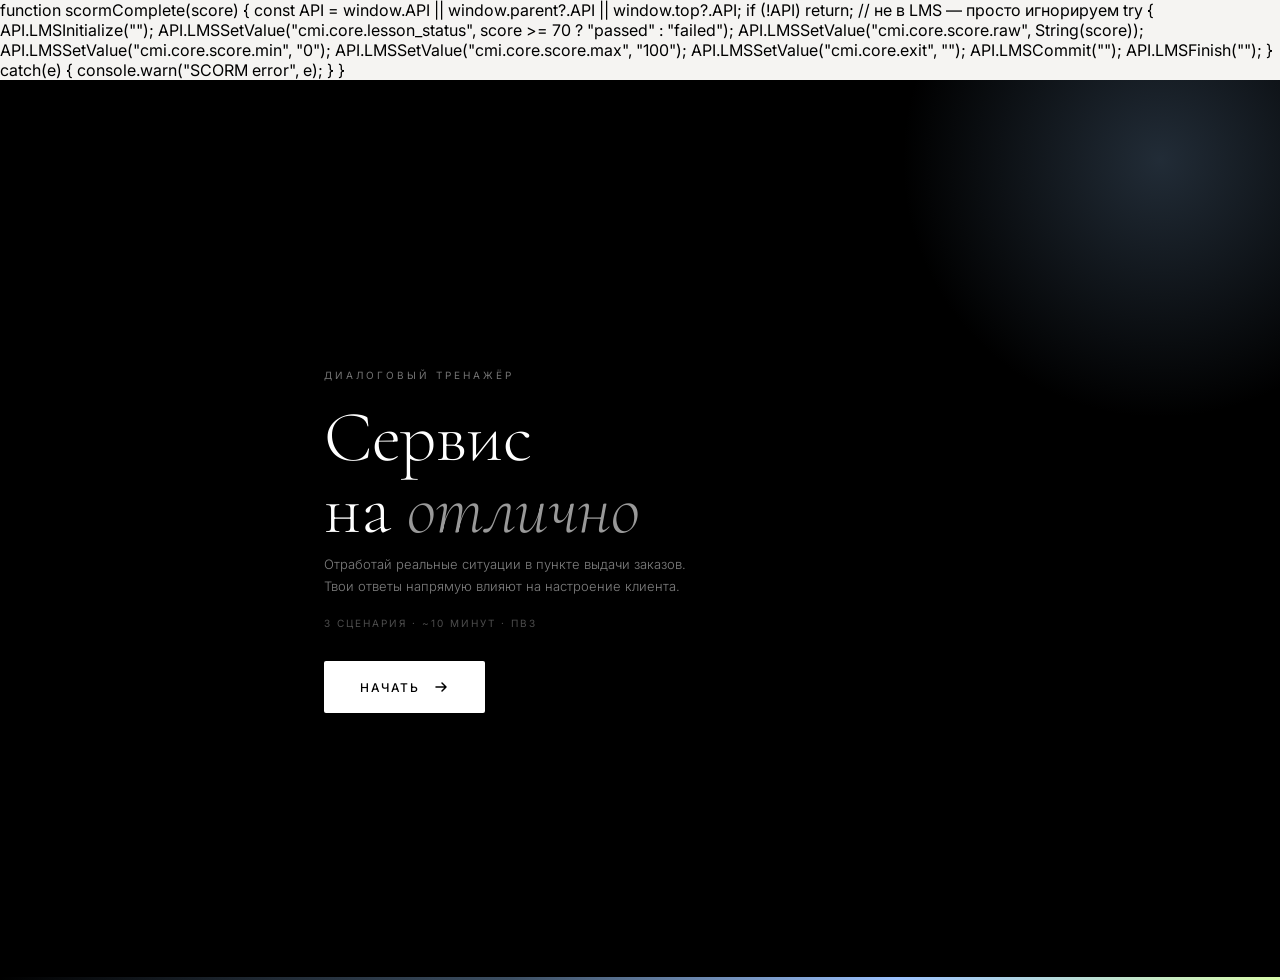
==== commit b2a6b741: "Update index2.html" ====
--- a/index2.html
+++ b/index2.html
@@ -1,9 +1,23 @@
+function scormComplete(score) {
+  const API = window.API || window.parent?.API || window.top?.API;
+  if (!API) return; // не в LMS — просто игнорируем
+  try {
+    API.LMSInitialize("");
+    API.LMSSetValue("cmi.core.lesson_status", score >= 70 ? "passed" : "failed");
+    API.LMSSetValue("cmi.core.score.raw", String(score));
+    API.LMSSetValue("cmi.core.score.min", "0");
+    API.LMSSetValue("cmi.core.score.max", "100");
+    API.LMSSetValue("cmi.core.exit", "");
+    API.LMSCommit("");
+    API.LMSFinish("");
+  } catch(e) { console.warn("SCORM error", e); }
+}
 <!DOCTYPE html>
 <html lang="ru">
 <head>
 <meta charset="UTF-8">
-<meta name="viewport" content="width=device-width, initial-scale=1.0">
-<title>Lamoda — Диалоговый тренажёр</title>
+<meta name="viewport" content="width=device-width, initial-scale=1.0, viewport-fit=cover, user-scalable=no">
+<title>Lamoda — Диалоговый тренажёр ПВЗ</title>
 <link rel="preconnect" href="https://fonts.googleapis.com">
 <link href="https://fonts.googleapis.com/css2?family=Cormorant+Garamond:ital,wght@0,300;0,400;1,300&family=Inter:wght@300;400;500&display=swap" rel="stylesheet">
 <style>
@@ -77,22 +91,19 @@
 
 .intro-nav{
   width:100%;max-width:680px;
-  padding:28px 32px 0;
+  padding:24px 24px 0;
   display:flex;align-items:center;justify-content:space-between;
   position:relative;z-index:2;
   animation:fadeUp .5s ease both;
 }
 .intro-logo img{height:22px;filter:invert(1);}
-.intro-tag{
-  font-size:10px;letter-spacing:2.5px;text-transform:uppercase;
-  color:rgba(255,255,255,.4);font-weight:400;
-}
+.intro-tag{display:none;}
 
 .intro-body{
   flex:1;display:flex;flex-direction:column;
   align-items:flex-start;justify-content:center;
   width:100%;max-width:680px;
-  padding:48px 32px 80px;
+  padding:36px 24px 60px;
   position:relative;z-index:2;
 }
 .intro-eyebrow{
@@ -117,39 +128,41 @@
   font-size:13px;font-weight:300;
   color:rgba(255,255,255,.5);
   line-height:1.7;
-  margin-bottom:48px;
+  margin-bottom:20px;
   max-width:380px;
   animation:fadeUp .6s .1s ease both;
 }
 .intro-cta{
   display:inline-flex;align-items:center;gap:14px;
   background:var(--white);color:var(--black);
-  border:none;padding:15px 32px;
+  border:none;padding:16px 36px;
   border-radius:2px;
   font-family:'Inter',sans-serif;
   font-size:12px;font-weight:500;
   letter-spacing:1.5px;text-transform:uppercase;
   cursor:pointer;
+  -webkit-tap-highlight-color:transparent;
+  touch-action:manipulation;
   transition:background .2s,transform .15s;
   animation:fadeUp .6s .15s ease both;
+  /* Ensure button is always clickable */
+  position:relative;z-index:3;
+  min-height:52px;
 }
 .intro-cta:hover{background:#E8E6E3;transform:translateY(-1px);}
+.intro-cta:active{background:#D8D6D3;transform:none;}
 .intro-cta-arrow{
   display:flex;align-items:center;
   transition:transform .2s;
 }
 .intro-cta:hover .intro-cta-arrow{transform:translateX(4px);}
-.intro-meta{
-  position:absolute;bottom:28px;left:32px;
-  font-size:10px;color:rgba(255,255,255,.25);
-  letter-spacing:.5px;z-index:2;
-}
-/* Decorative vertical text right side */
-.intro-deco{
-  position:absolute;right:32px;top:50%;transform:translateY(-50%) rotate(90deg);
-  font-size:9px;letter-spacing:4px;text-transform:uppercase;
-  color:rgba(255,255,255,.12);white-space:nowrap;z-index:1;
-}
+.intro-meta{display:none;}
+.intro-meta-inline{
+  font-size:10px;letter-spacing:2px;text-transform:uppercase;
+  color:rgba(255,255,255,.3);margin-bottom:32px;
+  animation:fadeUp .6s .12s ease both;
+}
+.intro-deco{display:none;}
 
 /* ══════════════════════════════════
    SELECTOR
@@ -211,6 +224,9 @@
   border-radius:0;
   margin:0;
   color:var(--white);
+  -webkit-tap-highlight-color:transparent;
+  touch-action:manipulation;
+  min-height:72px;
 }
 .scenario-row:first-child{border-radius:var(--r) var(--r) 0 0;}
 .scenario-row:last-child{border-radius:0 0 var(--r) var(--r);}
@@ -248,6 +264,23 @@
   border-color:rgba(251,180,255,.3);
 }
 .sc-arrow{color:rgba(255,255,255,.25);font-size:16px;}
+.sc-status{font-size:11px;letter-spacing:.5px;flex-shrink:0;display:flex;align-items:center;gap:6px;}
+.sc-status.done{color:var(--green);}
+.sc-status.active{color:rgba(255,255,255,.7);}
+.sc-status.locked{color:rgba(255,255,255,.2);}
+.scenario-row.locked{opacity:.45;cursor:not-allowed;}
+.scenario-row.locked:hover{background:rgba(255,255,255,.04);}
+.btn-finish{
+  width:100%;margin-top:20px;padding:16px;
+  background:var(--white);color:var(--black);
+  border:none;border-radius:var(--r-sm);
+  font-family:'Inter',sans-serif;
+  font-size:11px;font-weight:500;letter-spacing:2px;text-transform:uppercase;
+  cursor:pointer;transition:background .2s,transform .15s;
+  display:none;animation:fadeUp .5s ease both;
+}
+.btn-finish.show{display:block;}
+.btn-finish:hover{background:#E8E6E3;transform:translateY(-1px);}
 
 /* ══════════════════════════════════
    GAME
@@ -377,8 +410,11 @@
   font-family:'Inter',sans-serif;
   font-size:13px;line-height:1.55;
   color:var(--text);
+  -webkit-tap-highlight-color:transparent;
+  touch-action:manipulation;
   transition:border-color .15s,background .15s,transform .12s,box-shadow .15s;
   position:relative;overflow:hidden;
+  min-height:48px;
 }
 .choice-btn:hover:not(:disabled){
   border-color:var(--black);
@@ -491,9 +527,9 @@
   padding:14px 16px;
 }
 .score-lbl{font-size:10px;letter-spacing:1.5px;text-transform:uppercase;color:var(--text-3);margin-bottom:6px;}
-.score-val{font-size:22px;font-weight:500;}
-.score-val.g{color:var(--good);}
-.score-val.b{color:var(--bad);}
+.score-val{font-size:22px;font-weight:500;color:var(--black);}
+.score-val.g{color:var(--black);}
+.score-val.b{color:var(--black);}
 .score-cell-wide{
   grid-column:1/-1;
   background:var(--surface2);
@@ -501,7 +537,7 @@
   padding:14px 16px;
 }
 .final-track{height:4px;background:var(--border);border-radius:10px;overflow:hidden;margin-top:8px;}
-.final-fill{height:100%;border-radius:10px;transition:width 1.2s cubic-bezier(.4,0,.2,1);}
+.final-fill{height:100%;border-radius:10px;background:var(--black)!important;transition:width 1.2s cubic-bezier(.4,0,.2,1);}
 .result-btns{display:flex;flex-direction:column;gap:8px;}
 .btn-retry{
   background:var(--black);color:var(--white);
@@ -526,6 +562,42 @@
   background:linear-gradient(90deg,var(--black) 0%,var(--blue) 40%,var(--sky) 70%,var(--green) 100%);
   margin-bottom:20px;border-radius:2px;
 }
+.sc-result-card{
+  background:var(--surface2);
+  border-radius:var(--r-sm);
+  padding:14px 16px;
+  display:flex;align-items:center;gap:14px;
+}
+.sc-result-num{
+  font-family:'Cormorant Garamond',serif;
+  font-size:24px;font-weight:300;
+  color:var(--text-3);min-width:28px;
+}
+.sc-result-info{flex:1;}
+.sc-result-title{font-size:13px;font-weight:500;margin-bottom:3px;}
+.sc-result-bar-wrap{height:3px;background:var(--border);border-radius:10px;overflow:hidden;margin-top:6px;}
+.sc-result-bar{height:100%;border-radius:10px;background:var(--black);transition:width .8s ease;}
+.sc-result-score{font-size:12px;font-weight:500;min-width:36px;text-align:right;}
+.fb-block{
+  border-radius:var(--r-sm);
+  padding:16px 18px;
+  margin-bottom:10px;
+}
+.fb-block-title{
+  font-size:9px;letter-spacing:2px;text-transform:uppercase;
+  font-weight:500;margin-bottom:8px;
+  display:flex;align-items:center;gap:8px;
+}
+.fb-block-title::before{
+  content:'';width:16px;height:2px;border-radius:2px;background:currentColor;flex-shrink:0;
+}
+.fb-block.tip{background:var(--surface2);border-left:3px solid var(--black);}
+.fb-block.tip .fb-block-title{color:var(--text-2);}
+.fb-block.warn{background:var(--bad-bg);border-left:3px solid var(--bad);}
+.fb-block.warn .fb-block-title{color:var(--bad);}
+.fb-block.great{background:#EAF4EE;border-left:3px solid #2A6644;}
+.fb-block.great .fb-block-title{color:#2A6644;}
+.fb-block p{font-size:12px;line-height:1.7;color:var(--text-2);}
 
 /* ── TYPING ── */
 .typing{display:flex;gap:5px;align-items:center;padding:4px 0;}
@@ -541,6 +613,10 @@
 }
 
 /* ── ANIMATIONS ── */
+@keyframes slideUp{
+  from{transform:translateY(100%);}
+  to{transform:translateY(0);}
+}
 @keyframes fadeUp{
   from{opacity:0;transform:translateY(14px);}
   to{opacity:1;transform:translateY(0);}
@@ -561,6 +637,70 @@
 ::-webkit-scrollbar{width:3px;}
 ::-webkit-scrollbar-track{background:transparent;}
 ::-webkit-scrollbar-thumb{background:var(--border);}
+
+/* ── MOBILE ADAPTIVE ── */
+@media(max-width:480px){
+  /* Intro */
+  .intro-h1{font-size:clamp(36px,12vw,52px);}
+  .intro-sub{font-size:12px;max-width:100%;}
+  .intro-cta{width:100%;justify-content:center;padding:18px 24px;}
+  .intro-logo img{height:18px;}
+
+  /* Selector */
+  .sel-header{padding:16px 16px 20px;}
+  .sel-title{font-size:26px;}
+  .sc-num{font-size:22px;min-width:28px;}
+  .sc-title{font-size:13px;}
+  .sc-desc{font-size:11px;}
+  .sc-diff{font-size:8px;padding:4px 8px;}
+
+  /* Game header */
+  .game-header{padding:10px 14px;gap:10px;}
+  .gh-logo img{height:12px;}
+  .gh-title{font-size:10px;}
+
+  /* Mood bar */
+  .mood-bar-section{padding:10px 14px 12px;}
+
+  /* Scene */
+  .scene{padding:12px 14px 80px;}
+  .step-dots{padding:12px 14px 0;}
+  .char-av{width:52px;height:66px;}
+  .bubble{padding:12px 14px;}
+  .bubble-txt{font-size:13px;}
+
+  /* Choices */
+  .choice-btn{font-size:12px;padding:13px 14px;min-height:52px;}
+  .choices-head{font-size:8px;}
+
+  /* Feedback & next */
+  .feedback{font-size:11px;padding:12px 14px;}
+  .btn-next{font-size:10px;padding:14px;}
+
+  /* Toast */
+  #sc-toast-inner{padding:22px 16px 28px;}
+
+  /* Final */
+  .result-top{padding:40px 16px 28px;}
+  .result-bottom{padding:22px 16px 32px;}
+  .result-h{font-size:28px;}
+  .score-grid{gap:8px;}
+  .sc-result-card{padding:12px 14px;}
+  .fb-block{padding:13px 14px;}
+}
+
+@media(max-width:360px){
+  .intro-h1{font-size:32px;}
+  .choice-btn{font-size:11px;}
+  .sc-diff{display:none;}
+}
+
+/* Safe area insets for modern iPhones */
+@supports(padding:env(safe-area-inset-bottom)){
+  .scene{padding-bottom:calc(80px + env(safe-area-inset-bottom));}
+  #sc-toast-inner{padding-bottom:calc(28px + env(safe-area-inset-bottom));}
+  .result-bottom{padding-bottom:calc(32px + env(safe-area-inset-bottom));}
+}
 </style>
 </head>
 <body>
@@ -576,6 +716,7 @@
     <div class="intro-eyebrow">Диалоговый тренажёр</div>
     <h1 class="intro-h1">Сервис<br>на <em>отлично</em></h1>
     <p class="intro-sub">Отработай реальные ситуации в пункте выдачи заказов. Твои ответы напрямую влияют на настроение клиента.</p>
+    <p class="intro-meta-inline">3 сценария · ~10 минут · ПВЗ</p>
     <button class="intro-cta" onclick="showSelector()">
       Начать
       <span class="intro-cta-arrow">
@@ -593,13 +734,13 @@
       <button class="back-btn" onclick="showIntro()">
         ← <span class="back-btn-logo"><img src="[data-uri]" alt="lamoda"></span>
       </button>
-      <h2 class="sel-title">Выбери сценарий</h2>
-      <p class="sel-sub">Реальные ситуации из практики ПВЗ</p>
+      <h2 class="sel-title" id="sel-title">Выбери сценарий</h2>
+      <p class="sel-sub" id="sel-sub">Пройди все три сценария по порядку</p>
     </div>
   </div>
   <div style="flex:1;display:flex;flex-direction:column;justify-content:center;width:100%;max-width:600px;padding:0 20px 40px;margin:0 auto;">
     <div class="scenario-list">
-      <div class="scenario-row" onclick="startScenario(0)">
+      <div class="scenario-row" id="sc-row-0" onclick="tryScenario(0)">
         <div class="sc-num">01</div>
         <div class="sc-icon2">📦</div>
         <div class="sc-info">
@@ -607,9 +748,9 @@
           <div class="sc-desc">Клиент обнаружил дефект при получении заказа</div>
         </div>
         <span class="sc-diff diff-easy"><svg width="20" height="6" viewBox="0 0 20 6"><circle cx="3" cy="3" r="2.5" fill="currentColor"/><circle cx="10" cy="3" r="2.5" fill="currentColor" opacity=".25"/><circle cx="17" cy="3" r="2.5" fill="currentColor" opacity=".25"/></svg>Базовый</span>
-        <span class="sc-arrow">›</span>
+        <span class="sc-status active" id="sc-status-0">→</span>
       </div>
-      <div class="scenario-row" onclick="startScenario(1)">
+      <div class="scenario-row locked" id="sc-row-1" onclick="tryScenario(1)">
         <div class="sc-num">02</div>
         <div class="sc-icon2">💳</div>
         <div class="sc-info">
@@ -617,9 +758,9 @@
           <div class="sc-desc">Клиент недоволен списанием за доставку</div>
         </div>
         <span class="sc-diff diff-med"><svg width="20" height="6" viewBox="0 0 20 6"><circle cx="3" cy="3" r="2.5" fill="currentColor"/><circle cx="10" cy="3" r="2.5" fill="currentColor"/><circle cx="17" cy="3" r="2.5" fill="currentColor" opacity=".25"/></svg>Средний</span>
-        <span class="sc-arrow">›</span>
+        <span class="sc-status locked" id="sc-status-1">—</span>
       </div>
-      <div class="scenario-row" onclick="startScenario(2)">
+      <div class="scenario-row locked" id="sc-row-2" onclick="tryScenario(2)">
         <div class="sc-num">03</div>
         <div class="sc-icon2">🔄</div>
         <div class="sc-info">
@@ -627,8 +768,12 @@
           <div class="sc-desc">Большая очередь, клиент нервничает</div>
         </div>
         <span class="sc-diff diff-hard"><svg width="20" height="6" viewBox="0 0 20 6"><circle cx="3" cy="3" r="2.5" fill="currentColor"/><circle cx="10" cy="3" r="2.5" fill="currentColor"/><circle cx="17" cy="3" r="2.5" fill="currentColor"/></svg>Сложный</span>
-        <span class="sc-arrow">›</span>
+        <span class="sc-status locked" id="sc-status-2">—</span>
       </div>
+      <button class="btn-finish" id="btn-finish" onclick="showFinalResult()">
+        Завершить обучение
+        <svg width="14" height="14" viewBox="0 0 16 16" fill="none" style="display:inline;vertical-align:middle;margin-left:8px;"><path d="M3 8h10M9 4l4 4-4 4" stroke="currentColor" stroke-width="1.5" stroke-linecap="round" stroke-linejoin="round"/></svg>
+      </button>
     </div>
   </div>
 </div>
@@ -686,32 +831,77 @@
   </div>
 </div>
 
-<!-- ══════════ RESULT ══════════ -->
-<div id="result" class="screen">
-  <div class="result-top">
-    <div class="result-emoji" id="r-emoji"></div>
-    <h2 class="result-h" id="r-title">Отлично!</h2>
-    <p class="result-desc" id="r-desc">Клиент доволен обслуживанием.</p>
+<!-- ══════════ SCENARIO TOAST (overlay on selector) ══════════ -->
+<div id="sc-toast" style="display:none;position:fixed;inset:0;z-index:100;background:rgba(0,0,0,.7);backdrop-filter:blur(4px);align-items:flex-end;justify-content:center;">
+  <div id="sc-toast-inner" style="background:var(--surface);width:100%;max-width:560px;border-radius:var(--r) var(--r) 0 0;padding:28px 24px 36px;animation:slideUp .35s cubic-bezier(.4,0,.2,1) both;">
+    <div style="display:flex;align-items:center;gap:14px;margin-bottom:20px;">
+      <div id="toast-face" style="flex-shrink:0;"></div>
+      <div>
+        <div style="font-size:10px;letter-spacing:2px;text-transform:uppercase;color:var(--text-3);margin-bottom:4px;" id="toast-sc-name"></div>
+        <div style="font-size:20px;font-weight:500;font-family:'Cormorant Garamond',serif;" id="toast-title"></div>
+      </div>
+    </div>
+    <div style="display:grid;grid-template-columns:1fr 1fr 1fr;gap:10px;margin-bottom:20px;">
+      <div style="background:var(--surface2);border-radius:var(--r-sm);padding:12px 14px;">
+        <div style="font-size:9px;letter-spacing:1.5px;text-transform:uppercase;color:var(--text-3);margin-bottom:5px;">Верно</div>
+        <div style="font-size:20px;font-weight:500;" id="toast-correct">—</div>
+      </div>
+      <div style="background:var(--surface2);border-radius:var(--r-sm);padding:12px 14px;">
+        <div style="font-size:9px;letter-spacing:1.5px;text-transform:uppercase;color:var(--text-3);margin-bottom:5px;">Ошибок</div>
+        <div style="font-size:20px;font-weight:500;" id="toast-wrong">—</div>
+      </div>
+      <div style="background:var(--surface2);border-radius:var(--r-sm);padding:12px 14px;">
+        <div style="font-size:9px;letter-spacing:1.5px;text-transform:uppercase;color:var(--text-3);margin-bottom:5px;">Настр.</div>
+        <div style="font-size:20px;font-weight:500;" id="toast-mood">—</div>
+      </div>
+    </div>
+    <div style="background:var(--surface2);border-radius:var(--r-sm);padding:14px 16px;margin-bottom:20px;display:none;" id="toast-mistakes">
+      <div style="font-size:9px;letter-spacing:1.5px;text-transform:uppercase;color:var(--text-3);margin-bottom:8px;">Обрати внимание</div>
+      <div style="font-size:12px;line-height:1.7;color:var(--text-2);" id="toast-mistakes-text"></div>
+    </div>
+    <div style="display:flex;flex-direction:column;gap:8px;">
+      <button onclick="toastContinue()" style="background:var(--black);color:var(--white);border:none;padding:15px;border-radius:var(--r-sm);font-family:'Inter',sans-serif;font-size:11px;font-weight:500;letter-spacing:2px;text-transform:uppercase;cursor:pointer;" id="toast-cta">Следующий сценарий</button>
+      <button onclick="toastRetry()" style="background:transparent;color:var(--text-2);border:1px solid var(--border);padding:13px;border-radius:var(--r-sm);font-family:'Inter',sans-serif;font-size:11px;letter-spacing:1.5px;text-transform:uppercase;cursor:pointer;">Попробовать снова</button>
+    </div>
   </div>
-  <div class="result-bottom">
+</div>
+
+<!-- ══════════ FINAL ══════════ -->
+<div id="final" class="screen">
+  <div class="result-top" style="min-height:280px;">
+    <div class="result-emoji" id="f-emoji"></div>
+    <h2 class="result-h" id="f-title">Обучение завершено</h2>
+    <p class="result-desc" id="f-desc">Вы прошли все три сценария</p>
+  </div>
+  <div class="result-bottom" style="max-width:580px;">
     <div class="accent-bar"></div>
-    <div class="score-grid">
+    <!-- Общий счёт -->
+    <div class="score-grid" style="margin-bottom:16px;">
       <div class="score-cell">
-        <div class="score-lbl">Настроение</div>
-        <div class="score-val" id="r-mood">—</div>
+        <div class="score-lbl">Всего верно</div>
+        <div class="score-val" id="f-correct">—</div>
       </div>
       <div class="score-cell">
-        <div class="score-lbl">Правильно</div>
-        <div class="score-val" id="r-correct">—</div>
+        <div class="score-lbl">Ошибок</div>
+        <div class="score-val" id="f-wrong">—</div>
       </div>
       <div class="score-cell-wide">
-        <div class="score-lbl">Итоговый балл</div>
-        <div class="final-track"><div class="final-fill" id="r-bar" style="width:0%"></div></div>
+        <div class="score-lbl">Общий результат</div>
+        <div class="final-track" style="margin-top:10px;"><div class="final-fill" id="f-bar" style="width:0%"></div></div>
+        <div style="display:flex;justify-content:space-between;margin-top:6px;">
+          <span style="font-size:10px;color:var(--text-3);letter-spacing:.5px;">0</span>
+          <span style="font-size:12px;font-weight:500;" id="f-pct">—</span>
+          <span style="font-size:10px;color:var(--text-3);letter-spacing:.5px;">100</span>
+        </div>
       </div>
     </div>
+    <!-- Детализация по сценариям -->
+    <div id="f-scenarios" style="display:flex;flex-direction:column;gap:8px;margin-bottom:20px;"></div>
+    <!-- Персонализированная обратная связь -->
+    <div id="f-feedback-block" style="margin-bottom:20px;"></div>
+    <!-- Кнопки -->
     <div class="result-btns">
-      <button class="btn-retry" onclick="retryScenario()">Попробовать снова</button>
-      <button class="btn-menu" onclick="showSelector()">Другой сценарий</button>
+      <button class="btn-retry" onclick="restartAll()">Пройти заново</button>
     </div>
   </div>
 </div>
@@ -850,6 +1040,10 @@
 
 /* ── STATE ── */
 let SC=null, step=0, mood=60, correct=0, wrong=0, answered=false;
+// Global progress tracking
+const TOTAL = 3;
+let completedScenarios = []; // array of {id, correct, wrong, mood, mistakes:[]}
+let allMistakes = []; // flat array of mistake feedback strings
 
 /* ── MOOD ── */
 function moodData(v){
@@ -876,7 +1070,42 @@
   window.scrollTo(0,0);
 }
 function showIntro(){show('intro');}
-function showSelector(){show('selector');}
+function showSelector(){
+  closeToast();
+  updateSelectorUI();
+  show('selector');
+}
+function updateSelectorUI(){
+  for(let i=0;i<TOTAL;i++){
+    const row=document.getElementById('sc-row-'+i);
+    const st=document.getElementById('sc-status-'+i);
+    const done=completedScenarios.find(s=>s.id===i);
+    const isNext=completedScenarios.length===i;
+    if(done){
+      row.classList.remove('locked');
+      st.className='sc-status done'; st.textContent='✓';
+    } else if(isNext){
+      row.classList.remove('locked');
+      st.className='sc-status active'; st.textContent='→';
+    } else {
+      row.classList.add('locked');
+      st.className='sc-status locked'; st.textContent='—';
+    }
+  }
+  const allDone=completedScenarios.length>=TOTAL;
+  const fb=document.getElementById('btn-finish');
+  if(fb) fb.className='btn-finish'+(allDone?' show':'');
+  if(allDone){
+    document.getElementById('sel-title').textContent='Все сценарии пройдены';
+    document.getElementById('sel-sub').textContent='Нажми «Завершить» для итогового результата';
+  }
+}
+function tryScenario(i){
+  const done=completedScenarios.find(s=>s.id===i);
+  const isNext=completedScenarios.length===i;
+  if(!done&&!isNext) return; // locked
+  startScenario(i);
+}
 function startScenario(i){
   SC=SCENARIOS[i]; step=0; mood=60; correct=0; wrong=0;
   document.getElementById('gh-title').textContent=SC.title;
@@ -928,40 +1157,56 @@
   },750);
 }
 
+function shuffle(arr){
+  // Fisher-Yates
+  const a=[...arr];
+  for(let i=a.length-1;i>0;i--){
+    const j=Math.floor(Math.random()*(i+1));
+    [a[i],a[j]]=[a[j],a[i]];
+  }
+  return a;
+}
+
+// Holds the shuffled order for the current step so pick() can look up by rendered index
+let currentShuffled=[];
+
 function renderChoices(s){
+  currentShuffled=shuffle(s.choices);
   const c=document.getElementById('choices'); c.innerHTML='';
-  s.choices.forEach((ch,i)=>{
+  currentShuffled.forEach((ch,i)=>{
     const b=document.createElement('button');
     b.className='choice-btn';
     b.textContent=ch.txt;
-    b.onclick=()=>pick(i,s);
+    b.onclick=()=>pick(ch); // pass the choice object directly — index-independent
     b.style.animationDelay=(i*.07)+'s';
     b.style.animation='fadeUp .4s ease both';
     c.appendChild(b);
   });
 }
 
-function pick(idx,s){
+function pick(ch){
   if(answered)return; answered=true;
-  const ch=s.choices[idx];
   mood=Math.max(0,Math.min(100,mood+ch.delta));
   if(ch.ok)correct++; else wrong++;
   updateMood();
+  // Style buttons using the shuffled array
   document.querySelectorAll('.choice-btn').forEach((b,i)=>{
     b.disabled=true;
-    const c=s.choices[i];
-    if(i===idx){
+    const c=currentShuffled[i];
+    const isSelected=(c===ch);
+    if(isSelected){
       b.className='choice-btn '+(ch.ok?'sel-good pulse-g':'sel-bad shake');
     } else if(c.ok&&!ch.ok){
       b.className='choice-btn rev-good';
     }
-    if(i===idx||(c.ok&&!ch.ok&&i!==idx)){
+    if(isSelected||(c.ok&&!ch.ok&&!isSelected)){
       const bg=document.createElement('div');
       bg.className='badge '+(c.ok?'badge-g':'badge-b');
       bg.textContent=(c.ok?'✓ ':'✗ ')+c.badge;
       b.appendChild(bg);
     }
   });
+  if(!ch.ok){ allMistakes.push({sc:SC.title, scId:SC.id, fb:ch.fb}); }
   const fb=document.getElementById('feedback');
   fb.className='feedback show '+(ch.ok?'good':'bad');
   document.getElementById('fb-title').textContent=ch.ok?'Верный ответ':'Ошибка';
@@ -977,35 +1222,226 @@
   setTimeout(renderStep,250);
 }
 
-/* ── RESULT ── */
+/* ── SCENARIO RESULT TOAST ── */
 function showResult(){
   const total=correct+wrong;
   const pct=Math.round((correct/total)*100);
   const fm=Math.max(0,Math.min(100,mood));
-  let svgIcon,title,desc;
-  const mkFace=(mouth,col)=>`<svg width="52" height="52" viewBox="0 0 52 52" fill="none" xmlns="http://www.w3.org/2000/svg"><circle cx="26" cy="26" r="24" stroke="${col}" stroke-width="1.5"/><circle cx="19.5" cy="22" r="2.5" fill="${col}"/><circle cx="32.5" cy="22" r="2.5" fill="${col}"/><path d="${mouth}" stroke="${col}" stroke-width="1.8" fill="none" stroke-linecap="round"/></svg>`;
-  if(fm>=80&&pct>=75){svgIcon=mkFace('M18 31 Q26 38 34 31','#2A6644');title='Икона сервиса';desc='Клиент в восторге от обслуживания. Ты показываешь отличный сервис и мастерски управляешь эмоциями клиента.';}
-  else if(fm>=60&&pct>=50){svgIcon=mkFace('M18 32 Q26 36 34 32','#888680');title='Мастер сервиса';desc='Клиент остался доволен, но у тебя есть точки роста. Обрати внимание на шаги, где допущены ошибки.';}
-  else if(fm>=40){svgIcon=mkFace('M18 34 Q26 30 34 34','#9B6B20');title='Адепт сервиса';desc='Несколько ответов негативно повлияли на клиента. Учти ошибки и попробуй снова.';}
-  else{svgIcon=mkFace('M18 35 Q26 30 34 35','#B83214');title='Нужна практика';desc='Клиент остался недоволен. Попробуй снова, чтобы исправить ошибки.';}
-  document.getElementById('r-emoji').innerHTML=svgIcon;
-  document.getElementById('r-title').textContent=title;
-  document.getElementById('r-desc').textContent=desc;
-  const md=moodData(fm);
-  const mv=document.getElementById('r-mood');
-  mv.textContent=fm+' / 100';
-  mv.className='score-val '+(fm>=60?'g':'b');
-  const cv=document.getElementById('r-correct');
-  cv.textContent=correct+' / '+total;
-  cv.className='score-val '+(pct>=60?'g':'b');
-  show('result');
+  // Save result
+  const existing=completedScenarios.findIndex(s=>s.id===SC.id);
+  const record={id:SC.id,title:SC.title,correct,wrong,mood:fm,pct};
+  if(existing>=0) completedScenarios[existing]=record;
+  else completedScenarios.push(record);
+
+  // Build face SVG (dark for light background)
+  const mkFaceDark=(mouth)=>`<svg width="44" height="44" viewBox="0 0 44 44" fill="none"><circle cx="22" cy="22" r="20" stroke="#1A1A1A" stroke-width="1.3"/><circle cx="16.5" cy="18.5" r="2" fill="#1A1A1A"/><circle cx="27.5" cy="18.5" r="2" fill="#1A1A1A"/><path d="${mouth}" stroke="#1A1A1A" stroke-width="1.5" fill="none" stroke-linecap="round"/></svg>`;
+  let face,toastTitle;
+  if(fm>=80&&pct>=75){face=mkFaceDark('M15 27 Q22 33 29 27');toastTitle='Отличный результат';}
+  else if(fm>=60&&pct>=50){face=mkFaceDark('M15 27.5 Q22 31 29 27.5');toastTitle='Хорошая работа';}
+  else if(fm>=40){face=mkFaceDark('M15 29 Q22 25.5 29 29');toastTitle='Есть над чем работать';}
+  else{face=mkFaceDark('M15 30 Q22 26 29 30');toastTitle='Нужна практика';}
+
+  document.getElementById('toast-face').innerHTML=face;
+  document.getElementById('toast-sc-name').textContent=SC.title;
+  document.getElementById('toast-title').textContent=toastTitle;
+  document.getElementById('toast-correct').textContent=correct+' / '+total;
+  document.getElementById('toast-wrong').textContent=wrong;
+  document.getElementById('toast-mood').textContent=fm;
+
+  // Show mistake hints (max 2)
+  const scMistakes=allMistakes.filter(m=>m.scId===SC.id);
+  const mistakeBox=document.getElementById('toast-mistakes');
+  if(scMistakes.length>0){
+    mistakeBox.style.display='block';
+    document.getElementById('toast-mistakes-text').innerHTML=
+      scMistakes.slice(0,2).map(m=>m.fb.replace(/^Ошибка\.\s*/,'')).join('<br><br>');
+  } else {
+    mistakeBox.style.display='none';
+  }
+
+  // CTA label
+  const allDone=completedScenarios.length>=TOTAL;
+  document.getElementById('toast-cta').textContent=allDone?'Завершить обучение':'Следующий сценарий';
+
+  // Show toast over selector
+  updateSelectorUI();
+  show('selector');
+  const toast=document.getElementById('sc-toast');
+  toast.style.display='flex';
+  // re-trigger animation
+  const inner=document.getElementById('sc-toast-inner');
+  inner.style.animation='none';
+  inner.offsetHeight;
+  inner.style.animation='slideUp .35s cubic-bezier(.4,0,.2,1) both';
+}
+
+function closeToast(){
+  document.getElementById('sc-toast').style.display='none';
+}
+function toastContinue(){
+  closeToast();
+  const allDone=completedScenarios.length>=TOTAL;
+  if(allDone){ showFinalResult(); }
+  // else selector already shown with next unlocked
+}
+function toastRetry(){
+  closeToast();
+  completedScenarios=completedScenarios.filter(s=>s.id!==SC.id);
+  allMistakes=allMistakes.filter(m=>m.scId!==SC.id);
+  startScenario(SC.id);
+}
+function retryScenario(){
+  completedScenarios=completedScenarios.filter(s=>s.id!==SC.id);
+  allMistakes=allMistakes.filter(m=>m.scId!==SC.id);
+  startScenario(SC.id);
+}
+function restartAll(){
+  completedScenarios=[]; allMistakes=[];
+  updateSelectorUI();
+  show('selector');
+}
+function showFinalResult(){
+  const totalC=completedScenarios.reduce((a,s)=>a+s.correct,0);
+  const totalW=completedScenarios.reduce((a,s)=>a+s.wrong,0);
+  const totalQ=totalC+totalW;
+  const overallPct=totalQ>0?Math.round((totalC/totalQ)*100):0;
+  const avgMood=Math.round(completedScenarios.reduce((a,s)=>a+s.mood,0)/Math.max(1,completedScenarios.length));
+
+  /* ── Face SVG (white, for dark header) ── */
+  const mkFace=(mouth)=>`<svg width="52" height="52" viewBox="0 0 52 52" fill="none"><circle cx="26" cy="26" r="24" stroke="rgba(255,255,255,.8)" stroke-width="1.4"/><circle cx="19.5" cy="22" r="2.2" fill="rgba(255,255,255,.9)"/><circle cx="32.5" cy="22" r="2.2" fill="rgba(255,255,255,.9)"/><path d="${mouth}" stroke="rgba(255,255,255,.9)" stroke-width="1.6" fill="none" stroke-linecap="round"/></svg>`;
+  let face,ftitle,fdesc;
+  if(overallPct>=80&&totalW===0){
+    face=mkFace('M16 30 Q26 39 36 30');
+    ftitle='Безупречный результат';
+    fdesc='Ни одной ошибки во всех трёх ситуациях. Вы отлично знаете стандарты обслуживания ПВЗ.';
+  } else if(overallPct>=75){
+    face=mkFace('M16 30 Q26 38 36 30');
+    ftitle='Отличный уровень сервиса';
+    fdesc='Вы уверенно справляетесь с большинством ситуаций. Клиенты в надёжных руках.';
+  } else if(overallPct>=55){
+    face=mkFace('M16 31 Q26 36 36 31');
+    ftitle='Хороший результат';
+    fdesc='Основные стандарты усвоены. Изучи отмеченные зоны роста — и уровень сервиса вырастет.';
+  } else {
+    face=mkFace('M16 33 Q26 28 36 33');
+    ftitle='Нужно больше практики';
+    fdesc='Рекомендуем повторить стандарты сервиса и пройти тренажёр снова.';
+  }
+  document.getElementById('f-emoji').innerHTML=face;
+  document.getElementById('f-title').textContent=ftitle;
+  document.getElementById('f-desc').textContent=fdesc;
+
+  /* ── Числа ── */
+  document.getElementById('f-correct').textContent=totalC+' / '+totalQ;
+  document.getElementById('f-wrong').textContent=totalW;
+  document.getElementById('f-pct').textContent=overallPct+'%';
+
+  /* ── По сценариям ── */
+  const scDiv=document.getElementById('f-scenarios');
+  scDiv.innerHTML='<div style="font-size:9px;letter-spacing:2px;text-transform:uppercase;color:var(--text-3);margin-bottom:10px;">Результат по сценариям</div>';
+  completedScenarios.forEach(s=>{
+    const bar=s.pct>=75?'#2A6644':s.pct>=50?'#555250':'#B83214';
+    const div=document.createElement('div');
+    div.className='sc-result-card';
+    div.innerHTML=`
+      <div class="sc-result-num">0${s.id+1}</div>
+      <div class="sc-result-info">
+        <div class="sc-result-title">${s.title}</div>
+        <div style="display:flex;align-items:center;gap:8px;margin-top:5px;">
+          <div class="sc-result-bar-wrap" style="flex:1;"><div class="sc-result-bar" style="width:0%;background:${bar}" data-w="${s.pct}"></div></div>
+          <span style="font-size:10px;color:var(--text-3);">Настр. ${s.mood}</span>
+        </div>
+      </div>
+      <div class="sc-result-score">${s.pct}%</div>`;
+    scDiv.appendChild(div);
+  });
   setTimeout(()=>{
-    const bar=document.getElementById('r-bar');
-    bar.style.width=fm+'%';
-    bar.style.backgroundColor=md.color;
+    document.querySelectorAll('.sc-result-bar').forEach(b=>{b.style.width=b.dataset.w+'%';});
+    document.getElementById('f-bar').style.width=overallPct+'%';
   },400);
-}
-function retryScenario(){startScenario(SC.id);}
+
+  /* ── Персонализированная обратная связь ── */
+  const fbDiv=document.getElementById('f-feedback-block');
+  fbDiv.innerHTML='<div style="font-size:9px;letter-spacing:2px;text-transform:uppercase;color:var(--text-3);margin-bottom:10px;">Обратная связь</div>';
+
+  if(totalW===0){
+    /* Идеальный результат */
+    const d=document.createElement('div');
+    d.className='fb-block great';
+    d.innerHTML=`<div class="fb-block-title">Всё верно</div>
+    <p>Ни одной ошибки во всех трёх сценариях. Вы точно следуете стандартам обслуживания ПВЗ:
+    умеете работать с дефектным товаром, объясняете условия доставки без конфликта и грамотно
+    управляете очередью в час-пик. Продолжайте применять эти навыки каждый день.</p>`;
+    fbDiv.appendChild(d);
+  } else {
+    /* Определяем темы ошибок */
+    const themes=new Set();
+    allMistakes.forEach(m=>{
+      const t=m.fb;
+      if(t.includes('перекладыва')||t.includes('поддержку')||t.includes('колл-центр')) themes.add('delegation');
+      if(t.includes('обвин')||t.includes('невниматель')) themes.add('blame');
+      if(t.includes('лояльност')||t.includes('выкуп')||t.includes('скидк')||t.includes('доставк')) themes.add('loyalty');
+      if(t.includes('штрихкод')||t.includes('чередова')||t.includes('очередь')||t.includes('час-пик')) themes.add('queue');
+      if(t.includes('эмпати')||t.includes('понима')||t.includes('тон')||t.includes('расплывча')) themes.add('empathy');
+      if(t.includes('репутац')||t.includes('бренд')||t.includes('поставщик')||t.includes('подделк')) themes.add('brand');
+    });
+
+    /* Слабые сценарии */
+    const weakSc=completedScenarios.filter(s=>s.pct<75).sort((a,b)=>a.pct-b.pct);
+    if(weakSc.length>0){
+      const d=document.createElement('div');
+      d.className='fb-block warn';
+      const scLines=weakSc.map(s=>{
+        const scMist=allMistakes.filter(m=>m.scId===s.id);
+        const summary=scMist.length>0?scMist[0].fb.replace(/^Ошибка\.\s*/,''):'Есть пространство для улучшения.';
+        return `<b>${s.title}</b> (${s.pct}% верно, настроение ${s.mood})<br>${summary}`;
+      }).join('<br><br>');
+      d.innerHTML=`<div class="fb-block-title">Зоны роста</div><p>${scLines}</p>`;
+      fbDiv.appendChild(d);
+    }
+
+    /* Практические советы по темам */
+    const tips=[];
+    if(themes.has('delegation')){
+      tips.push(`<b>Бери ответственность на себя.</b> Когда клиент приходит с проблемой, именно сотрудник ПВЗ — первая и главная точка решения. Фразы «напишите в поддержку» или «позвоните в колл-центр» без объяснения и конкретного следующего шага воспринимаются как отказ от помощи.`);
+    }
+    if(themes.has('blame')){
+      tips.push(`<b>Никогда не обвиняй клиента.</b> Даже если ошибка на его стороне — это недопустимо. Стандарт требует нейтрального тона: «при оформлении стоимость доставки отображалась в корзине» вместо «вы плохо читали».`);
+    }
+    if(themes.has('loyalty')){
+      tips.push(`<b>Знай условия программы лояльности.</b> Вопросы про процент выкупа, скидки и бесплатную доставку — одни из самых частых у клиентов ПВЗ. Уверенный ответ формирует доверие к бренду. Изучи актуальные пороги в приложении и держи их в голове.`);
+    }
+    if(themes.has('queue')){
+      tips.push(`<b>В час-пик работай по алгоритму:</b> поздоровайся → назови примерное время ожидания → попроси подготовить штрихкод → при вопросах об очерёдности объясни систему чередования выдачи и возвратов. Чёткая структура снижает напряжение у всей очереди.`);
+    }
+    if(themes.has('empathy')){
+      tips.push(`<b>Добавляй эмпатию в начало ответа.</b> «Понимаю ваше расстройство» или «сожалею, что так вышло» — короткие фразы, которые меняют тон всего диалога. Клиент сначала хочет быть услышанным, и только потом — получить решение.`);
+    }
+    if(themes.has('brand')){
+      tips.push(`<b>Уверенно защищай репутацию Lamoda.</b> При сомнениях клиента в качестве товара используй стандартную формулировку: Lamoda сотрудничает только с проверенными поставщиками или напрямую с производителями. При необходимости предлагай сфотографировать товар и обратиться в поддержку для проверки.`);
+    }
+
+    if(tips.length>0){
+      const d=document.createElement('div');
+      d.className='fb-block tip';
+      d.innerHTML=`<div class="fb-block-title">Практические советы</div><p>${tips.join('<br><br>')}</p>`;
+      fbDiv.appendChild(d);
+    }
+
+    /* Лучший сценарий — похвала */
+    const bestSc=completedScenarios.filter(s=>s.pct>=75);
+    if(bestSc.length>0&&weakSc.length>0){
+      const d=document.createElement('div');
+      d.className='fb-block great';
+      d.innerHTML=`<div class="fb-block-title">Сильные стороны</div><p>${bestSc.map(s=>`<b>${s.title}</b> — ${s.pct}% верных ответов`).join(', ')}. Эти навыки уже на хорошем уровне — перенеси тот же подход в более сложные ситуации.</p>`;
+      fbDiv.appendChild(d);
+    }
+  }
+
+  /* ── SCORM ── */
+  scormComplete(overallPct);
+  show('final');
+}
 
 updateMood();
 </script>
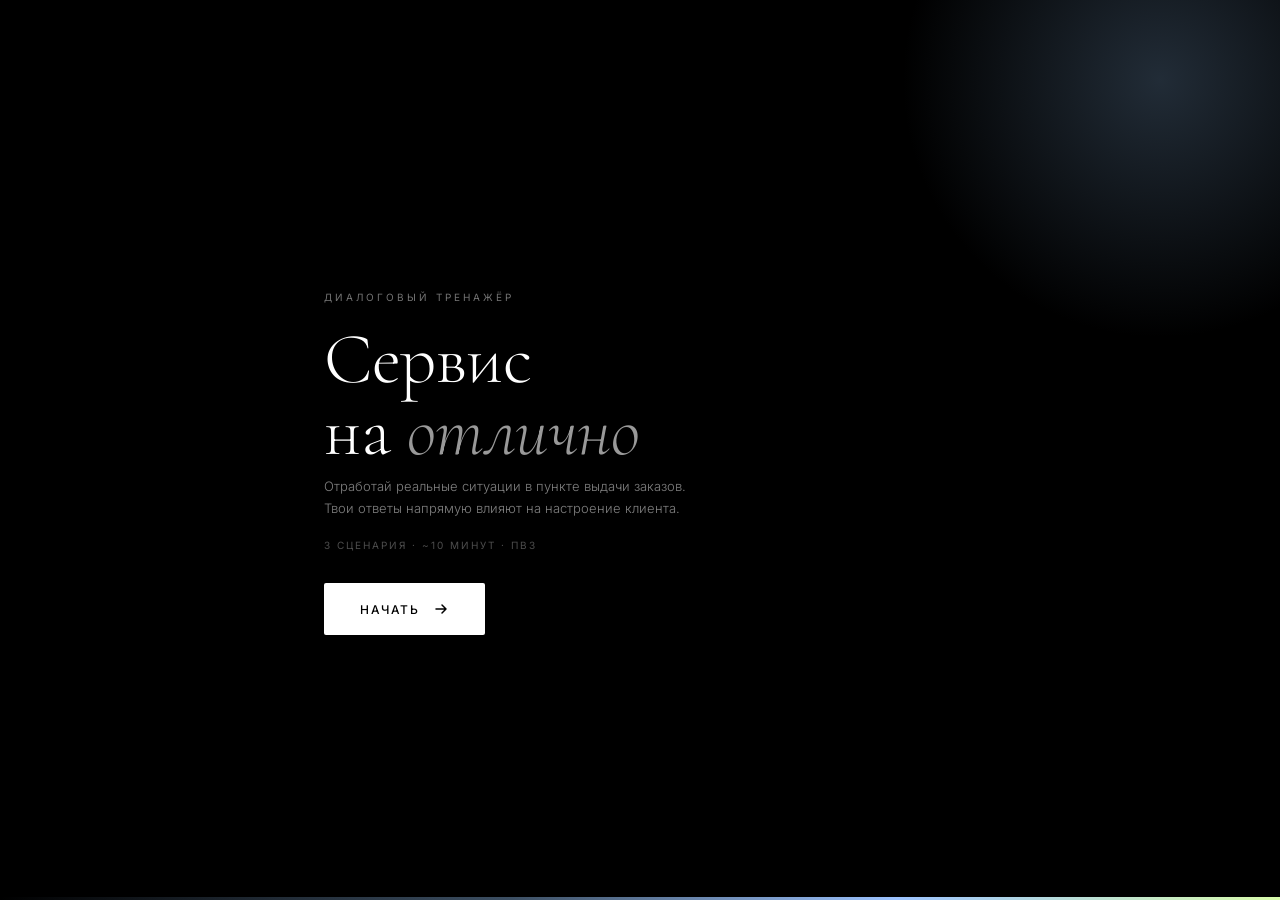
==== commit 6fd922c3: "Update index2.html" ====
--- a/index2.html
+++ b/index2.html
@@ -1,17 +1,3 @@
-function scormComplete(score) {
-  const API = window.API || window.parent?.API || window.top?.API;
-  if (!API) return; // не в LMS — просто игнорируем
-  try {
-    API.LMSInitialize("");
-    API.LMSSetValue("cmi.core.lesson_status", score >= 70 ? "passed" : "failed");
-    API.LMSSetValue("cmi.core.score.raw", String(score));
-    API.LMSSetValue("cmi.core.score.min", "0");
-    API.LMSSetValue("cmi.core.score.max", "100");
-    API.LMSSetValue("cmi.core.exit", "");
-    API.LMSCommit("");
-    API.LMSFinish("");
-  } catch(e) { console.warn("SCORM error", e); }
-}
 <!DOCTYPE html>
 <html lang="ru">
 <head>
